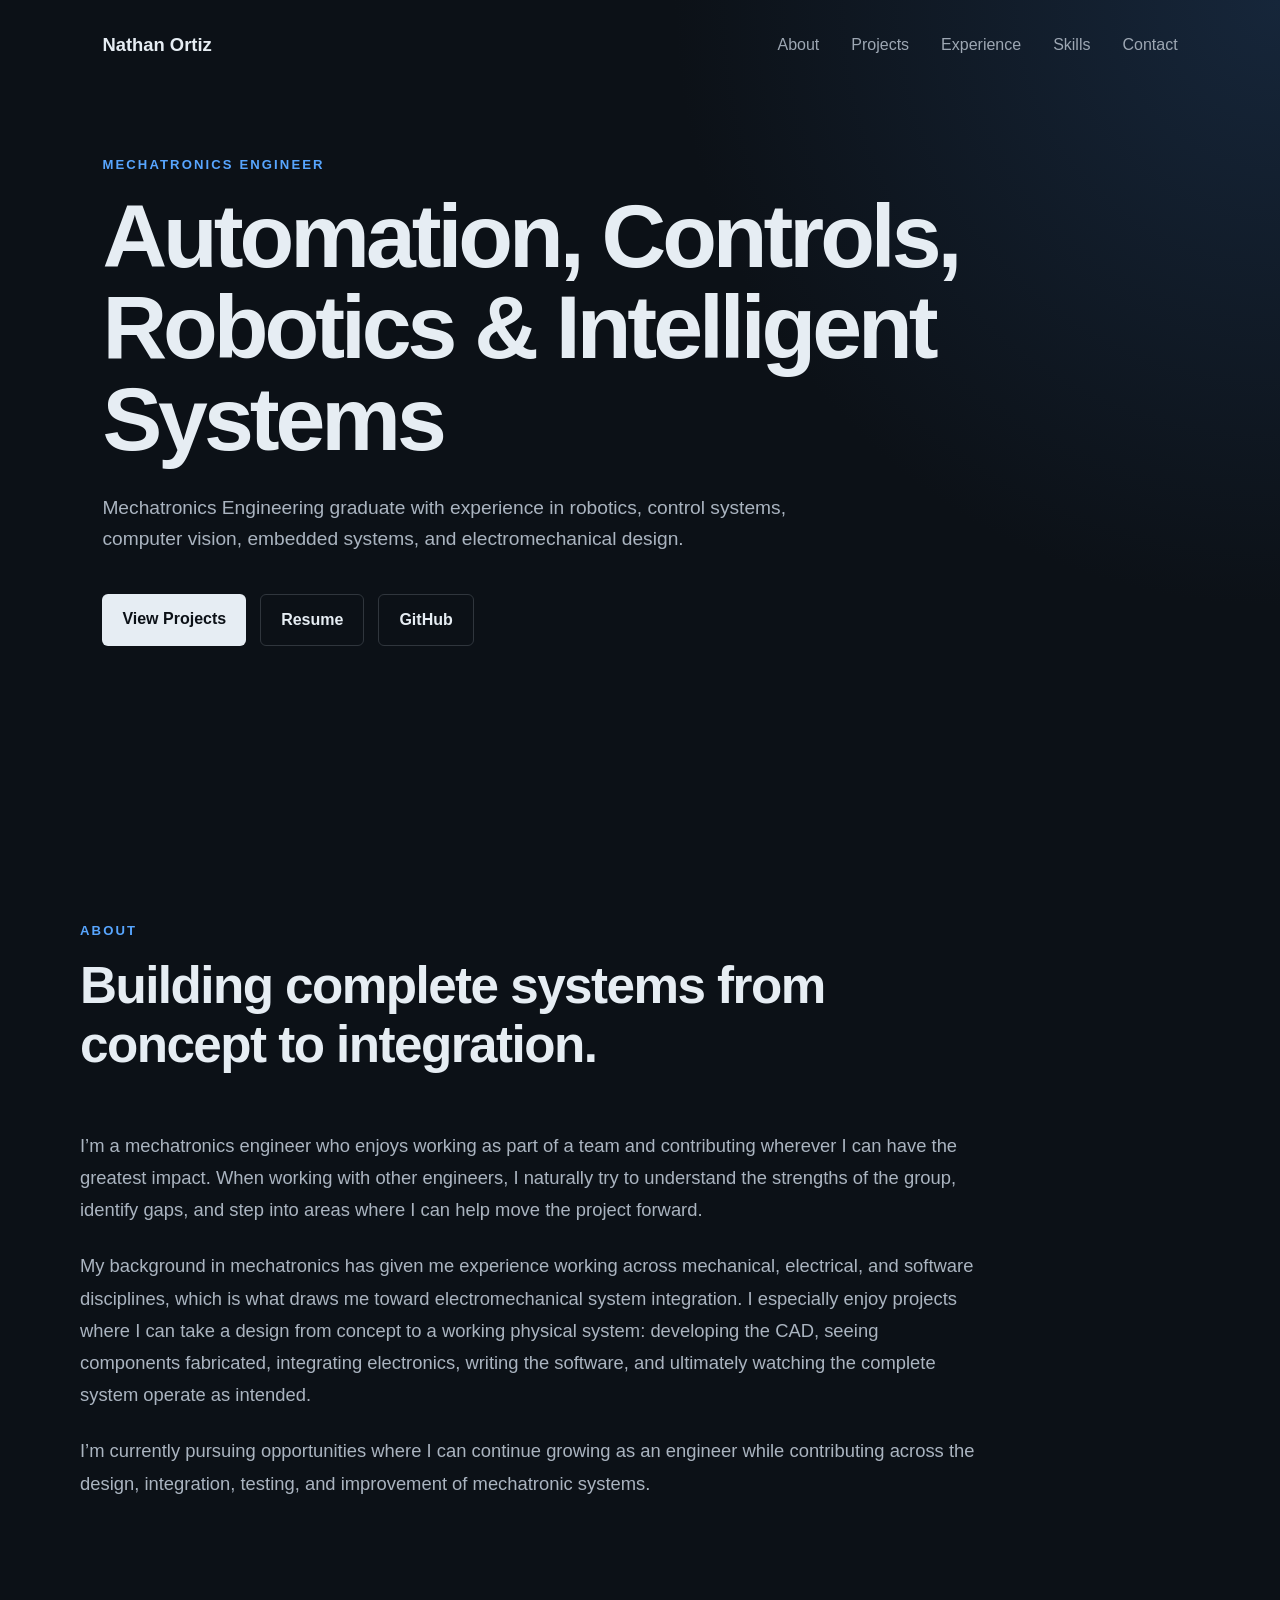
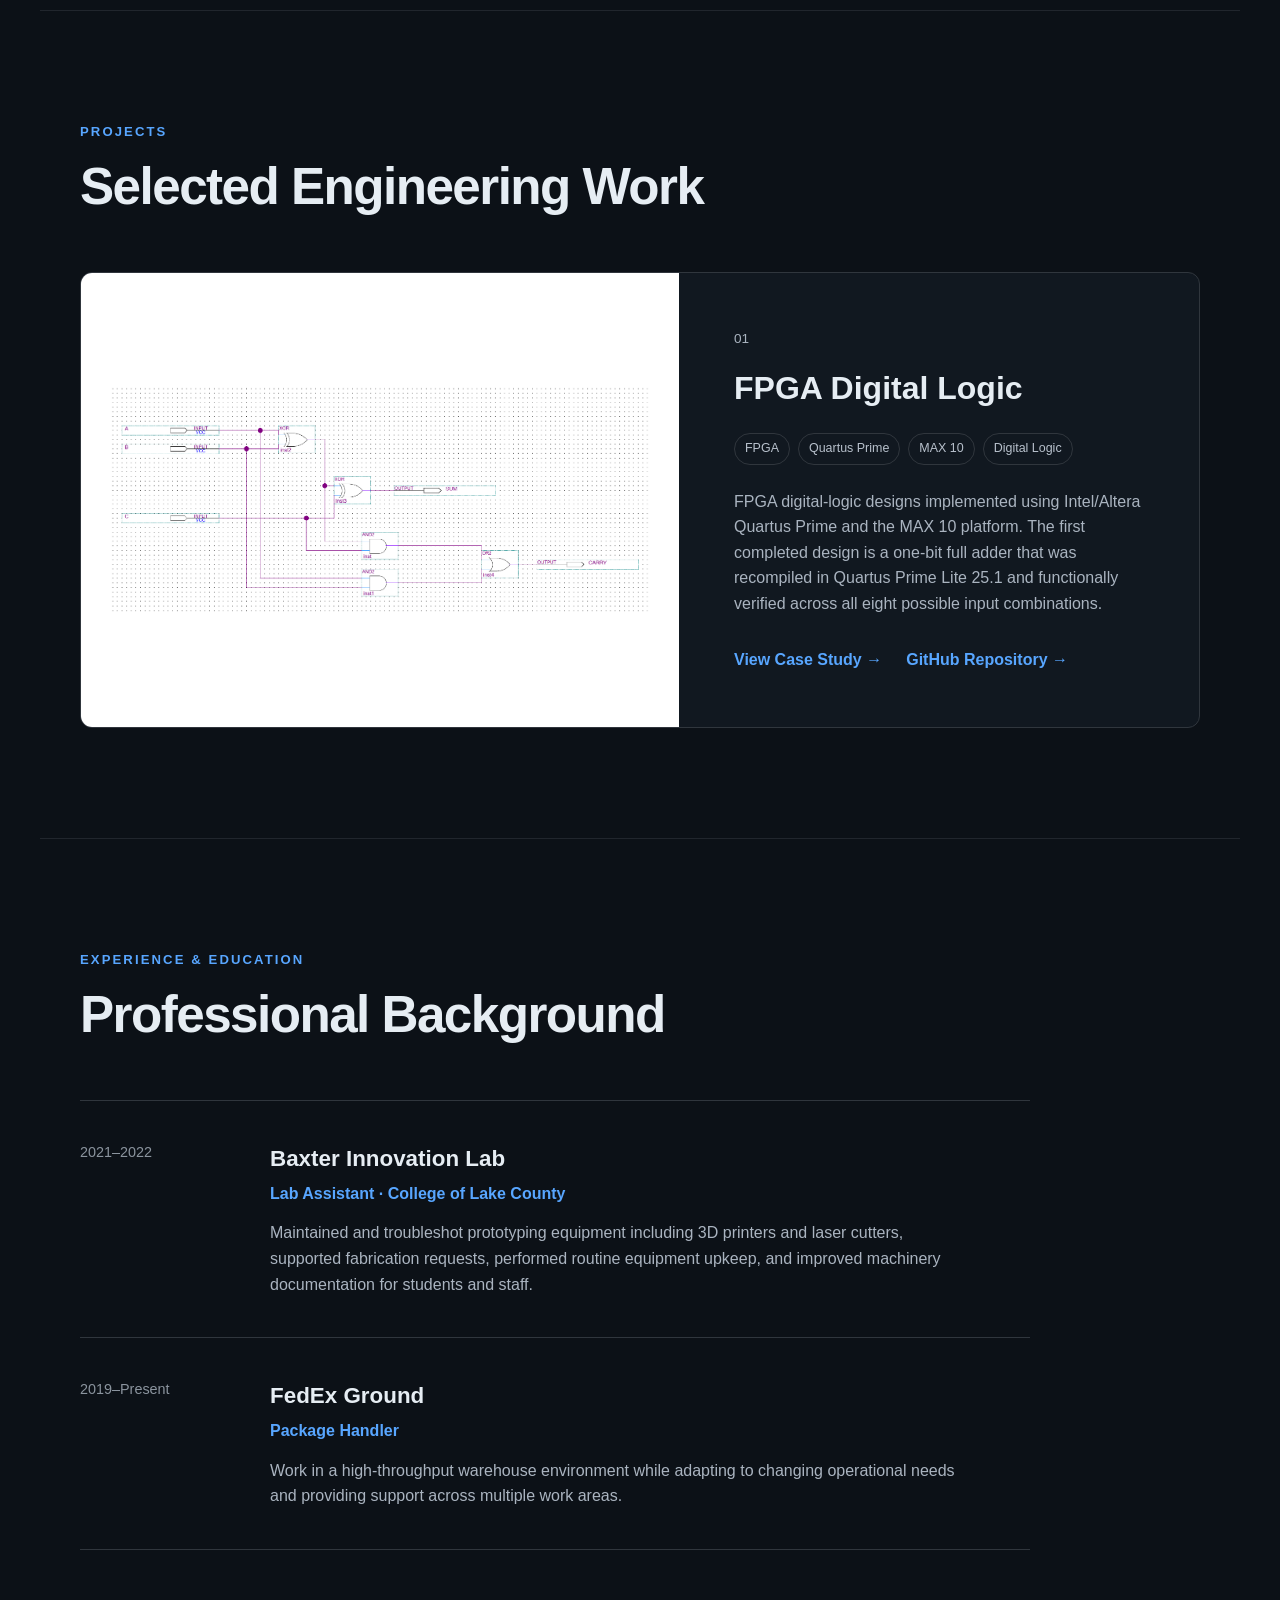
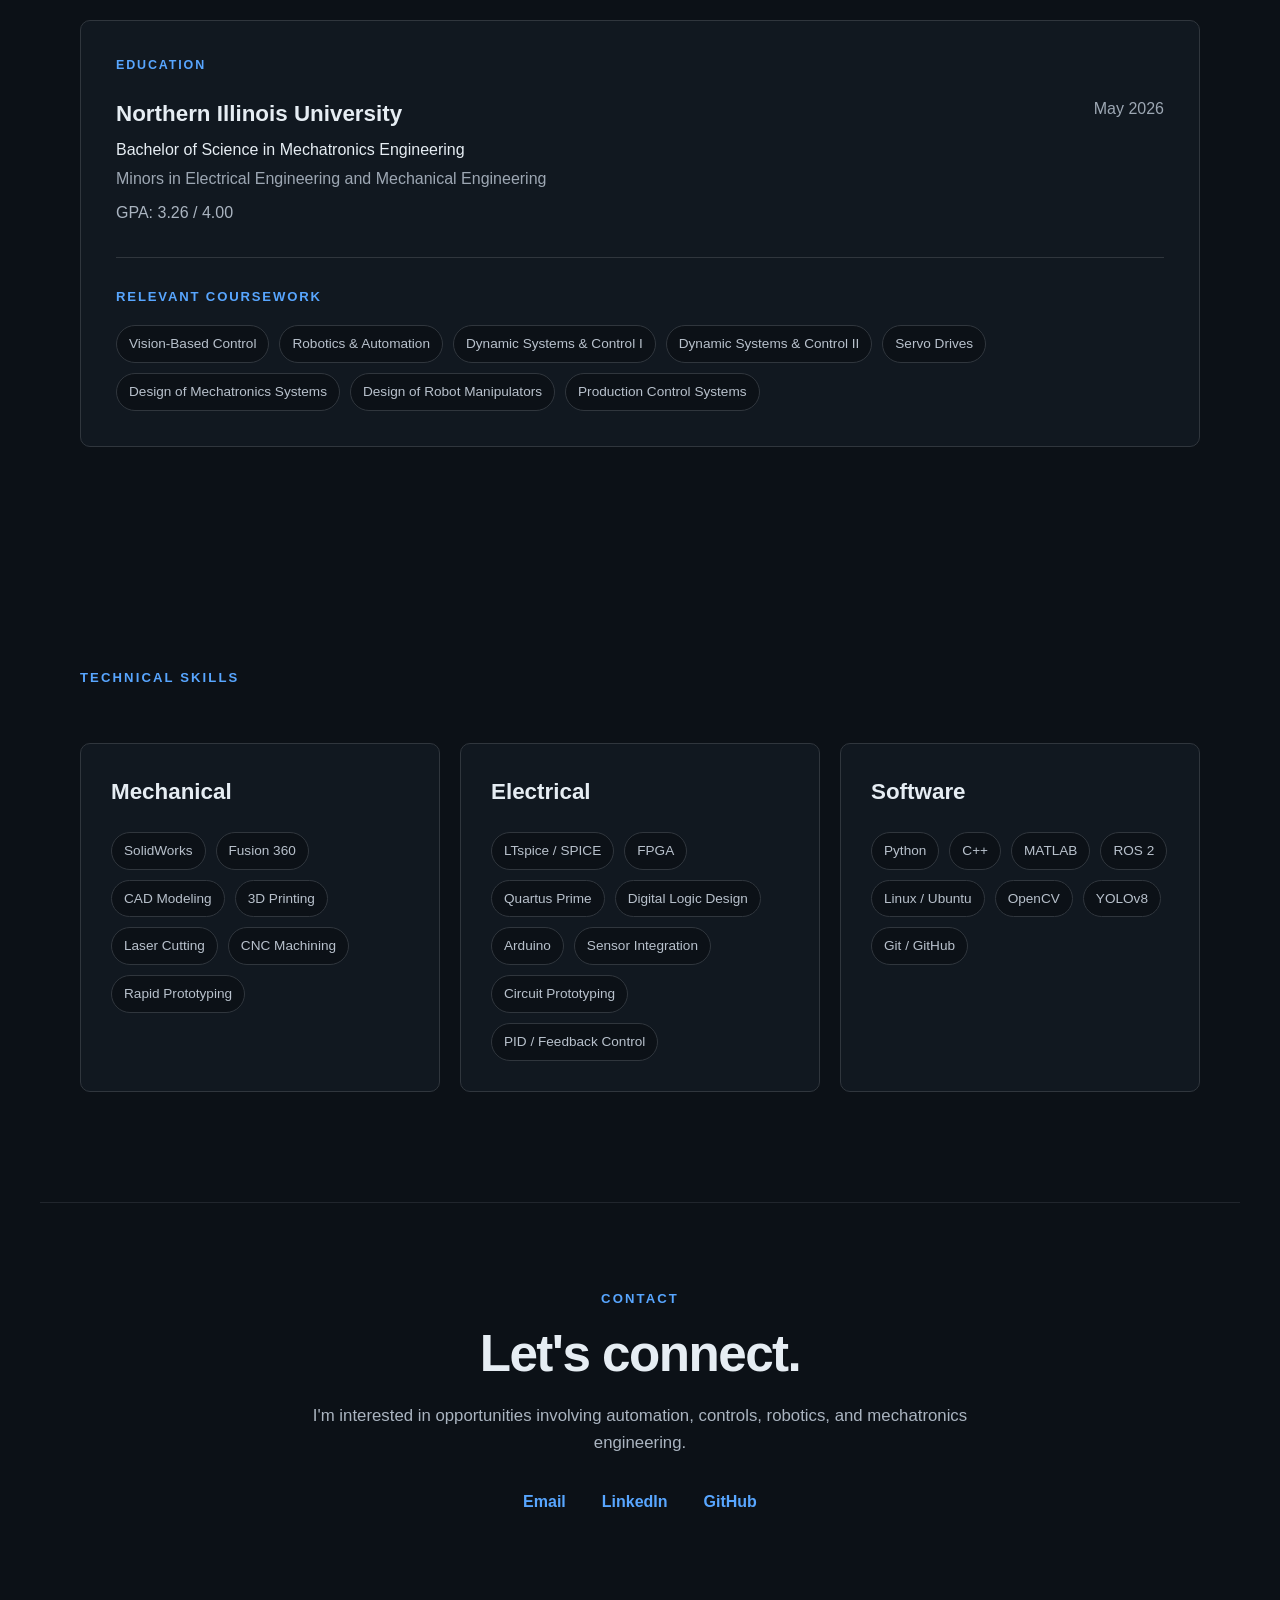
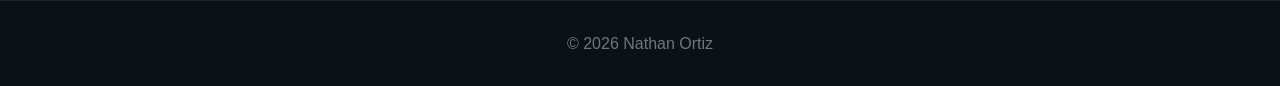
==== index.html @ af3ef9f3 "Update social preview image" ====
<!DOCTYPE html>
<html lang="en">

<head>
    <meta charset="UTF-8">
    <meta name="viewport" content="width=device-width, initial-scale=1.0">

    <title>Nathan Ortiz | Mechatronics Engineer</title>

    <meta name="description"
        content="Engineering portfolio of Nathan Ortiz, a mechatronics engineer focused on automation, controls, robotics, computer vision, and embedded systems.">

    <link rel="canonical" href="https://nortiz01.github.io/">

    <link rel="icon" type="image/png" href="favicon.png">
    <link rel="apple-touch-icon" href="favicon.png">

    <meta property="og:title" content="Nathan Ortiz | Mechatronics Engineer">
    <meta property="og:description"
        content="Engineering portfolio focused on automation, controls, robotics, computer vision, and electromechanical systems.">
    <meta property="og:type" content="website">
    <meta property="og:url" content="https://nortiz01.github.io/">

    <meta property="og:image" content="https://nortiz01.github.io/social-preview-v2.png">
    <meta property="og:image:type" content="image/png">
    <meta property="og:image:width" content="1200">
    <meta property="og:image:height" content="630">
    <meta property="og:image:alt" content="Nathan Ortiz engineering portfolio preview">

    <meta name="twitter:card" content="summary_large_image">
    <meta name="twitter:title" content="Nathan Ortiz | Mechatronics Engineer">
    <meta name="twitter:description"
        content="Engineering portfolio focused on automation, controls, robotics, computer vision, and electromechanical systems.">
    <meta name="twitter:image" content="https://nortiz01.github.io/social-preview-v2.png">

    <link rel="stylesheet" href="style.css">
</head>

<body>

    <header class="hero">

        <nav class="navbar">

            <a class="logo" href="index.html">
                Nathan Ortiz
            </a>

            <button class="menu-toggle" type="button" aria-label="Open navigation menu" aria-expanded="false">
                ☰
            </button>

            <div class="nav-links">
                <a href="#about">About</a>
                <a href="#projects">Projects</a>
                <a href="#experience">Experience</a>
                <a href="#skills">Skills</a>
                <a href="#contact">Contact</a>
            </div>

        </nav>
        <div class="hero-content">

            <p class="eyebrow">MECHATRONICS ENGINEER</p>

            <h1>
                Automation, Controls,<br>
                Robotics & Intelligent Systems
            </h1>

            <p class="hero-description">
                Mechatronics Engineering graduate with experience in robotics,
                control systems, computer vision, embedded systems, and
                electromechanical design.
            </p>

            <div class="hero-buttons">

                <a class="button primary" href="#projects">
                    View Projects
                </a>

                <a class="button secondary" href="assets/resume/Nathan_Ortiz_Resume.pdf" target="_blank"
                    rel="noopener noreferrer">
                    Resume
                </a>

                <a class="button secondary" href="https://github.com/nortiz01" target="_blank"
                    rel="noopener noreferrer">
                    GitHub
                </a>

            </div>

        </div>

    </header>


    <main>

        <section id="about" class="section">
            <div class="section-heading">
                <p class="eyebrow">ABOUT</p>
                <h2>Building complete systems from concept to integration.</h2>
            </div>

            <div class="about-text">

                <p>
                    I’m a mechatronics engineer who enjoys working as part of a team and
                    contributing wherever I can have the greatest impact. When working
                    with other engineers, I naturally try to understand the strengths of
                    the group, identify gaps, and step into areas where I can help move
                    the project forward.
                </p>

                <p>
                    My background in mechatronics has given me experience working across
                    mechanical, electrical, and software disciplines, which is what draws
                    me toward electromechanical system integration. I especially enjoy
                    projects where I can take a design from concept to a working physical
                    system: developing the CAD, seeing components fabricated, integrating
                    electronics, writing the software, and ultimately watching the
                    complete system operate as intended.
                </p>

                <p>
                    I’m currently pursuing opportunities where I can continue growing as
                    an engineer while contributing across the design, integration,
                    testing, and improvement of mechatronic systems.
                </p>

            </div>
        </section>


        <section id="projects" class="section projects-section">

            <div class="section-heading">
                <p class="eyebrow">PROJECTS</p>
                <h2>Selected Engineering Work</h2>
            </div>


            <article class="project-card">

                <div class="project-image">
                    <img src="assets/projects/fpga/full-adder-schematic.png"
                        alt="Quartus schematic of a one-bit full adder">
                </div>

                <div class="project-content">

                    <p class="project-number">01</p>

                    <h3>FPGA Digital Logic</h3>

                    <div class="tags">
                        <span>FPGA</span>
                        <span>Quartus Prime</span>
                        <span>MAX 10</span>
                        <span>Digital Logic</span>
                    </div>

                    <p>
                        FPGA digital-logic designs implemented using Intel/Altera
                        Quartus Prime and the MAX 10 platform. The first completed
                        design is a one-bit full adder that was recompiled in
                        Quartus Prime Lite 25.1 and functionally verified across
                        all eight possible input combinations.
                    </p>

                    <div class="project-links">

                        <a href="projects/fpga-digital-logic.html">
                            View Case Study →
                        </a>

                        <a href="https://github.com/nortiz01/fpga-digital-logic" target="_blank"
                            rel="noopener noreferrer">
                            GitHub Repository →
                        </a>

                    </div>

                </div>

            </article>

        </section>


        <section id="experience" class="section experience-section">

            <div class="section-heading">
                <p class="eyebrow">EXPERIENCE & EDUCATION</p>
                <h2>Professional Background</h2>
            </div>

            <div class="experience-list">

                <div class="experience-item">
                    <div class="experience-meta">
                        <span>2021–2022</span>
                    </div>

                    <div class="experience-content">
                        <h3>Baxter Innovation Lab</h3>
                        <p class="experience-role">Lab Assistant · College of Lake County</p>

                        <p>
                            Maintained and troubleshot prototyping equipment including
                            3D printers and laser cutters, supported fabrication requests,
                            performed routine equipment upkeep, and improved machinery
                            documentation for students and staff.
                        </p>
                    </div>
                </div>

                <div class="experience-item">
                    <div class="experience-meta">
                        <span>2019–Present</span>
                    </div>

                    <div class="experience-content">
                        <h3>FedEx Ground</h3>
                        <p class="experience-role">Package Handler</p>

                        <p>
                            Work in a high-throughput warehouse environment while adapting
                            to changing operational needs and providing support across
                            multiple work areas.
                        </p>
                    </div>
                </div>

            </div>


            <div class="education-block">

                <p class="education-label">EDUCATION</p>

                <div class="education-content">

                    <div>
                        <h3>Northern Illinois University</h3>

                        <p class="education-degree">
                            Bachelor of Science in Mechatronics Engineering
                        </p>

                        <p class="education-minors">
                            Minors in Electrical Engineering and Mechanical Engineering
                        </p>

                        <p class="education-gpa">
                            GPA: 3.26 / 4.00
                        </p>
                    </div>

                    <div class="education-date">
                        May 2026
                    </div>

                </div>

                <div class="coursework">

                    <p class="coursework-label">RELEVANT COURSEWORK</p>

                    <div class="coursework-grid">

                        <span>Vision-Based Control</span>
                        <span>Robotics & Automation</span>
                        <span>Dynamic Systems & Control I</span>
                        <span>Dynamic Systems & Control II</span>
                        <span>Servo Drives</span>
                        <span>Design of Mechatronics Systems</span>
                        <span>Design of Robot Manipulators</span>
                        <span>Production Control Systems</span>

                    </div>

                </div>

            </div>

        </section>


        <section id="skills" class="section">

            <div class="section-heading">
                <p class="eyebrow">TECHNICAL SKILLS</p>
            </div>

            <div class="skills-grid">

                <div class="skill-group">
                    <h3>Mechanical</h3>

                    <div class="skill-tags">
                        <span>SolidWorks</span>
                        <span>Fusion 360</span>
                        <span>CAD Modeling</span>
                        <span>3D Printing</span>
                        <span>Laser Cutting</span>
                        <span>CNC Machining</span>
                        <span>Rapid Prototyping</span>
                    </div>
                </div>

                <div class="skill-group">
                    <h3>Electrical</h3>

                    <div class="skill-tags">
                        <span>LTspice / SPICE</span>
                        <span>FPGA</span>
                        <span>Quartus Prime</span>
                        <span>Digital Logic Design</span>
                        <span>Arduino</span>
                        <span>Sensor Integration</span>
                        <span>Circuit Prototyping</span>
                        <span>PID / Feedback Control</span>
                    </div>
                </div>

                <div class="skill-group">
                    <h3>Software</h3>

                    <div class="skill-tags">
                        <span>Python</span>
                        <span>C++</span>
                        <span>MATLAB</span>
                        <span>ROS 2</span>
                        <span>Linux / Ubuntu</span>
                        <span>OpenCV</span>
                        <span>YOLOv8</span>
                        <span>Git / GitHub</span>
                    </div>
                </div>

            </div>

        </section>


        <section id="contact" class="section contact-section">

            <p class="eyebrow">CONTACT</p>

            <h2>Let's connect.</h2>

            <p class="contact-description">
                I'm interested in opportunities involving automation, controls,
                robotics, and mechatronics engineering.
            </p>

            <div class="contact-links">

                <a href="mailto:nathanabelortiz@gmail.com">
                    Email
                </a>

                <a href="https://www.linkedin.com/in/nathanabelortiz/" target="_blank" rel="noopener noreferrer">
                    LinkedIn
                </a>

                <a href="https://github.com/nortiz01" target="_blank" rel="noopener noreferrer">
                    GitHub
                </a>

            </div>

        </section>

    </main>


    <footer>
        <p>© 2026 Nathan Ortiz</p>
    </footer>

    <script src="script.js"></script>

</body>

</html>
---- style.css ----
* {
    box-sizing: border-box;
    margin: 0;
    padding: 0;
}

html {
    scroll-behavior: smooth;
}

body {
    font-family: Arial, Helvetica, sans-serif;
    background: #0c1117;
    color: #e6edf3;
    line-height: 1.6;
}

a {
    color: inherit;
    text-decoration: none;
}

.hero {
    min-height: 90vh;
    padding: 0 8%;
    display: flex;
    flex-direction: column;
    background:
        radial-gradient(circle at top right, #16263a 0%, transparent 40%),
        #0c1117;
}

.navbar {
    height: 90px;
    display: flex;
    justify-content: space-between;
    align-items: center;
}

.logo {
    font-size: 1.15rem;
    font-weight: 700;
}

.nav-links {
    display: flex;
    gap: 32px;
}

.nav-links a {
    color: #9da7b3;
    transition: 0.2s;
}

.nav-links a:hover {
    color: #ffffff;
}

.menu-toggle {
    display: none;
    width: 44px;
    height: 44px;
    padding: 0;

    background: transparent;
    border: 0;

    color: #e6edf3;
    font-size: 2rem;
    line-height: 1;

    cursor: pointer;
    align-items: center;
    justify-content: center;
}

.hero-content {
    max-width: 900px;
    margin: auto 0;
    padding-bottom: 100px;
}

.eyebrow {
    color: #58a6ff;
    font-size: 0.82rem;
    letter-spacing: 0.16em;
    font-weight: 700;
    margin-bottom: 16px;
}

h1 {
    font-size: clamp(3rem, 7vw, 6rem);
    line-height: 1.02;
    letter-spacing: -0.045em;
    margin-bottom: 28px;
}

.hero-description {
    max-width: 720px;
    color: #aab4c0;
    font-size: 1.2rem;
}

.hero-buttons {
    margin-top: 40px;
    display: flex;
    flex-wrap: wrap;
    gap: 14px;
}

.button {
    padding: 12px 20px;
    border-radius: 6px;
    font-weight: 700;
}

.button.primary {
    background: #e6edf3;
    color: #0c1117;
}

.button.secondary {
    border: 1px solid #30363d;
}

.section {
    max-width: 1200px;
    margin: auto;
    padding: 110px 40px;
}

.section-heading {
    max-width: 760px;
    margin-bottom: 55px;
}

.section h2 {
    font-size: clamp(2rem, 4vw, 3.5rem);
    line-height: 1.15;
    letter-spacing: -0.03em;
}

.about-text {
    max-width: 900px;
    font-size: 1.15rem;
    color: #aab4c0;
    line-height: 1.75;
}

.about-text p+p {
    margin-top: 24px;
}

.projects-section {
    border-top: 1px solid #21262d;
}

.project-card {
    border: 1px solid #30363d;
    background: #111820;
    border-radius: 12px;
    overflow: hidden;
    display: grid;
    grid-template-columns: 1.15fr 1fr;
}

.project-image {
    min-height: 450px;
    background: #ffffff;
    display: flex;
    align-items: center;
    justify-content: center;
    padding: 30px;
}

.project-image img {
    width: 100%;
    max-height: 430px;
    object-fit: contain;
}

.project-content {
    padding: 55px;
    display: flex;
    flex-direction: column;
    justify-content: center;
}

.project-number {
    color: #58a6ff;
    font-size: 0.85rem;
    margin-bottom: 14px;
}

.project-content h3 {
    font-size: 2rem;
    margin-bottom: 18px;
}

.project-content p {
    color: #aab4c0;
}

.tags {
    display: flex;
    flex-wrap: wrap;
    gap: 8px;
    margin-bottom: 24px;
}

.tags span {
    border: 1px solid #30363d;
    border-radius: 30px;
    padding: 5px 10px;
    font-size: 0.78rem;
    color: #b8c1cc;
}

.project-links {
    display: flex;
    gap: 24px;
    margin-top: 30px;
}

.project-links a {
    font-weight: 700;
    color: #58a6ff;
}

.skills-grid {
    display: grid;
    grid-template-columns: repeat(3, 1fr);
    gap: 20px;
}

.skill-group {
    background: #111820;
    border: 1px solid #30363d;
    padding: 30px;
    border-radius: 10px;
}

.skill-group h3 {
    font-size: 1.4rem;
    margin-bottom: 22px;
}

.skill-tags {
    display: flex;
    flex-wrap: wrap;
    gap: 10px;
}

.skill-tags span {
    border: 1px solid #30363d;
    border-radius: 30px;
    padding: 7px 12px;
    color: #b8c1cc;
    font-size: 0.85rem;
    background: #0c1117;
}

.contact-section {
    text-align: center;
    border-top: 1px solid #21262d;
    padding-top: 85px;
    padding-bottom: 85px;
}

.contact-section h2 {
    margin-top: 8px;
}

.contact-description {
    color: #aab4c0;
    max-width: 720px;
    margin: 20px auto 0;
    font-size: 1.05rem;
}

.contact-links {
    margin-top: 32px;
    display: flex;
    justify-content: center;
    flex-wrap: wrap;
    gap: 36px;
}

.contact-links a {
    color: #58a6ff;
    font-weight: 700;
    font-size: 1rem;
    transition: 0.2s;
}

.contact-links a:hover {
    color: #ffffff;
}

footer {
    text-align: center;
    padding: 30px;
    color: #6e7681;
    border-top: 1px solid #21262d;
}

.experience-section {
    border-top: 1px solid #21262d;
}

.experience-list {
    max-width: 950px;
}

.experience-item {
    display: grid;
    grid-template-columns: 150px 1fr;
    gap: 40px;
    padding: 40px 0;
    border-top: 1px solid #30363d;
}

.experience-item:last-child {
    border-bottom: 1px solid #30363d;
}

.experience-meta {
    color: #8b949e;
    font-size: 0.9rem;
}

.experience-content h3 {
    font-size: 1.4rem;
    margin-bottom: 4px;
}

.experience-role {
    color: #58a6ff;
    font-weight: 600;
    margin-bottom: 14px;
}

.experience-content>p:last-child {
    color: #aab4c0;
    max-width: 700px;
}

.education-block {
    margin-top: 70px;
    padding: 35px;
    border: 1px solid #30363d;
    border-radius: 10px;
    background: #111820;
}

.education-label {
    color: #58a6ff;
    font-size: 0.78rem;
    letter-spacing: 0.15em;
    font-weight: 700;
    margin-bottom: 20px;
}

.education-content {
    display: flex;
    justify-content: space-between;
    gap: 30px;
}

.education-content h3 {
    font-size: 1.4rem;
    margin-bottom: 5px;
}

.education-minors {
    color: #9da7b3;
    margin-top: 4px;
}

.education-date {
    color: #9da7b3;
    white-space: nowrap;
}

.education-degree {
    color: #e6edf3;
}

.education-gpa {
    color: #aab4c0;
    margin-top: 8px;
}

.coursework {
    margin-top: 32px;
    padding-top: 28px;
    border-top: 1px solid #30363d;
}

.coursework-label {
    color: #58a6ff;
    font-size: 0.82rem;
    letter-spacing: 0.14em;
    font-weight: 700;
    text-transform: uppercase;
    margin-bottom: 18px;
}

.coursework-grid {
    display: flex;
    flex-wrap: wrap;
    gap: 10px;
}

.coursework-grid span {
    border: 1px solid #30363d;
    border-radius: 30px;
    padding: 7px 12px;
    color: #b8c1cc;
    font-size: 0.85rem;
    background: #0c1117;
}

/* ---------------------------------------------------------
   Project Case Study
--------------------------------------------------------- */

.project-page-header {
    padding: 0 8%;
    border-bottom: 1px solid #21262d;
}

.project-navbar {
    max-width: 1200px;
    margin: auto;
}

.case-study {
    max-width: 1200px;
    margin: auto;
    padding: 0 40px;
}

.case-study-hero {
    padding: 100px 0 110px;
}

.back-link {
    display: inline-block;
    color: #9da7b3;
    margin-bottom: 50px;
}

.back-link:hover {
    color: #ffffff;
}

.case-study-hero h1 {
    max-width: 1000px;
    margin-bottom: 25px;
}

.case-study-intro {
    max-width: 800px;
    font-size: 1.25rem;
    color: #aab4c0;
}

.case-study-tags {
    display: flex;
    flex-wrap: wrap;
    gap: 10px;
    margin-top: 30px;
}

.case-study-tags span {
    border: 1px solid #30363d;
    border-radius: 30px;
    padding: 7px 12px;
    color: #b8c1cc;
    font-size: 0.85rem;
}

.case-study-actions {
    display: flex;
    flex-wrap: wrap;
    gap: 14px;
    margin-top: 40px;
}

.case-study-section {
    padding: 90px 0;
    border-top: 1px solid #21262d;
}

.case-study-section-title {
    max-width: 800px;
    margin-bottom: 35px;
}

.case-study-section h2 {
    font-size: clamp(2rem, 4vw, 3.2rem);
    line-height: 1.15;
    letter-spacing: -0.03em;
}

.case-study-text {
    max-width: 850px;
    color: #aab4c0;
    font-size: 1.1rem;
    line-height: 1.8;
}

.case-study-text p+p {
    margin-top: 22px;
}

.case-study-figure {
    margin-top: 45px;
    background: #111820;
    border: 1px solid #30363d;
    border-radius: 12px;
    overflow: hidden;
}

.case-study-figure img {
    width: 100%;
    display: block;
    background: #ffffff;
    object-fit: contain;
}

.case-study-figure figcaption {
    padding: 15px 20px;
    color: #8b949e;
    font-size: 0.9rem;
}

.table-wrapper {
    overflow-x: auto;
    margin-top: 35px;
}

.truth-table {
    width: 100%;
    max-width: 700px;
    border-collapse: collapse;
    background: #111820;
    border: 1px solid #30363d;
}

.truth-table th,
.truth-table td {
    padding: 14px 20px;
    text-align: center;
    border-bottom: 1px solid #30363d;
}

.truth-table th {
    color: #58a6ff;
    font-size: 0.85rem;
    letter-spacing: 0.08em;
}

.truth-table td {
    color: #b8c1cc;
}

.results-grid {
    display: grid;
    grid-template-columns: repeat(3, 1fr);
    gap: 20px;
}

.result-card {
    padding: 35px;
    background: #111820;
    border: 1px solid #30363d;
    border-radius: 10px;
}

.result-card strong {
    display: block;
    color: #58a6ff;
    font-size: 2rem;
    margin-bottom: 5px;
}

.result-card span {
    color: #aab4c0;
}

.project-spec-grid {
    display: grid;
    grid-template-columns: repeat(3, 1fr);
    gap: 15px;
}

.project-spec {
    padding: 25px;
    background: #111820;
    border: 1px solid #30363d;
    border-radius: 8px;
}

.project-spec span {
    display: block;
    color: #8b949e;
    font-size: 0.8rem;
    margin-bottom: 5px;
}

.project-spec strong {
    color: #e6edf3;
}

.case-study-footer-section {
    padding-bottom: 120px;
}

.case-study-footer-section>p:not(.eyebrow) {
    color: #aab4c0;
    max-width: 700px;
    margin-top: 20px;
}

@media (max-width: 800px) {

    .navbar {
        position: relative;
    }

    .menu-toggle {
        display: flex;
    }

    .nav-links {
        display: none;
        position: absolute;
        top: 72px;
        right: 0;
        width: min(280px, calc(100vw - 40px));

        flex-direction: column;
        gap: 0;

        padding: 8px;

        background: #111820;
        border: 1px solid #30363d;
        border-radius: 10px;

        z-index: 1000;
    }

    .nav-links.open {
        display: flex;
    }

    .nav-links a {
        padding: 12px 14px;
        border-radius: 6px;
    }

    .nav-links a:hover {
        background: #161e27;
    }

    .hero {
        min-height: auto;
        padding: 0 7%;
    }

    .hero-content {
        padding-top: 55px;
        padding-bottom: 70px;
    }

    h1 {
        font-size: clamp(3rem, 13vw, 4.4rem);
        line-height: 0.98;
    }

    .hero-description {
        font-size: 1.05rem;
        line-height: 1.7;
    }

    .hero-buttons {
        gap: 10px;
    }

    .section {
        padding: 75px 25px;
    }

    .section-heading {
        margin-bottom: 40px;
    }

    .project-card {
        grid-template-columns: 1fr;
    }

    .project-image {
        min-height: 260px;
        padding: 20px;
    }

    .project-content {
        padding: 30px;
    }

    .project-content h3 {
        font-size: 1.7rem;
    }

    .project-links {
        flex-direction: column;
        gap: 10px;
    }

    .skills-grid {
        grid-template-columns: 1fr;
    }

    .skill-group {
        padding: 24px;
    }

    .experience-item {
        grid-template-columns: 1fr;
        gap: 10px;
        padding: 30px 0;
    }

    .education-block {
        padding: 25px;
        margin-top: 50px;
    }

    .education-content {
        flex-direction: column;
        gap: 15px;
    }

    .coursework {
        margin-top: 24px;
        padding-top: 22px;
    }

    .contact-section {
        padding-top: 70px;
        padding-bottom: 70px;
    }

    .contact-links {
        gap: 24px;
    }

    .case-study {
        padding: 0 25px;
    }

    .case-study-hero {
        padding: 60px 0 70px;
    }

    .case-study-section {
        padding: 70px 0;
    }

    .case-study-section-title {
        margin-bottom: 28px;
    }

    .case-study-text {
        font-size: 1rem;
        line-height: 1.7;
    }

    .case-study-figure {
        margin-top: 35px;
    }

    .results-grid {
        grid-template-columns: 1fr;
    }

    .result-card {
        padding: 28px;
    }

    .project-spec-grid {
        grid-template-columns: 1fr;
    }

    .project-spec {
        padding: 22px;
    }
}
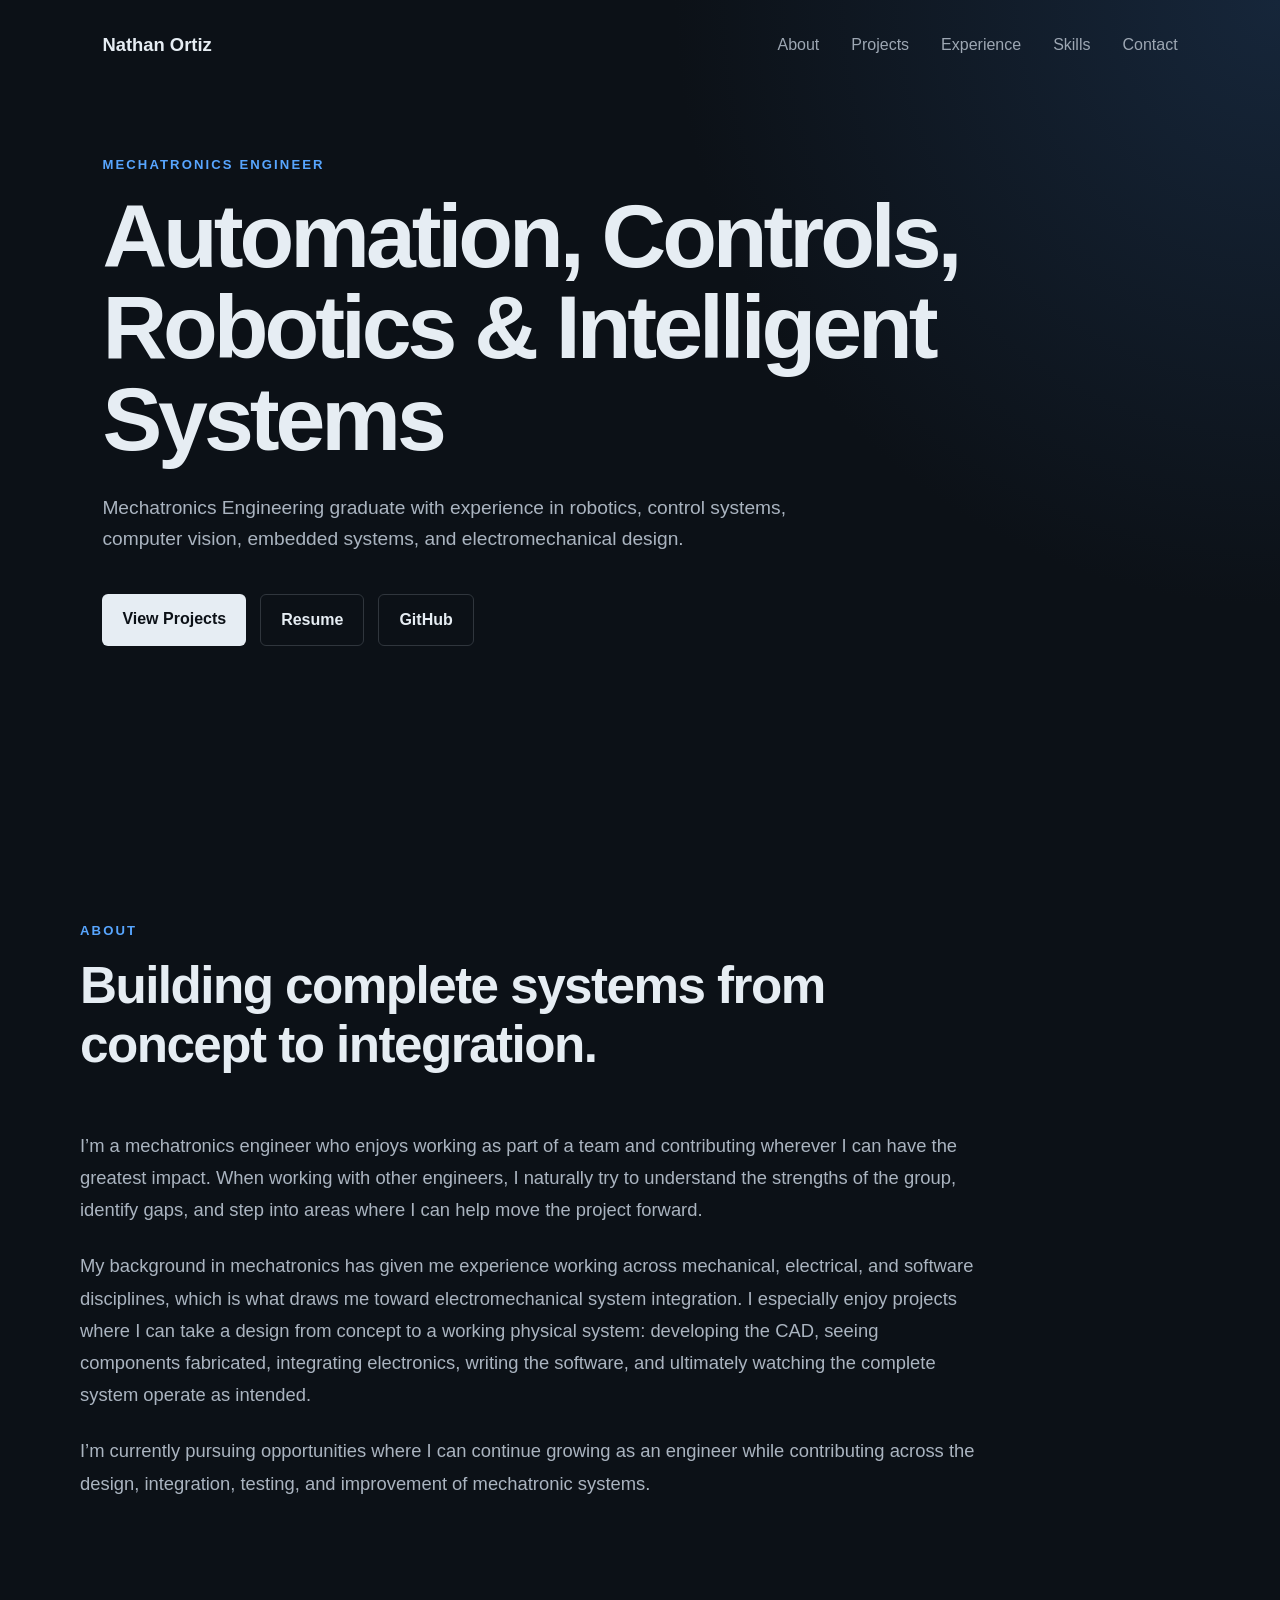
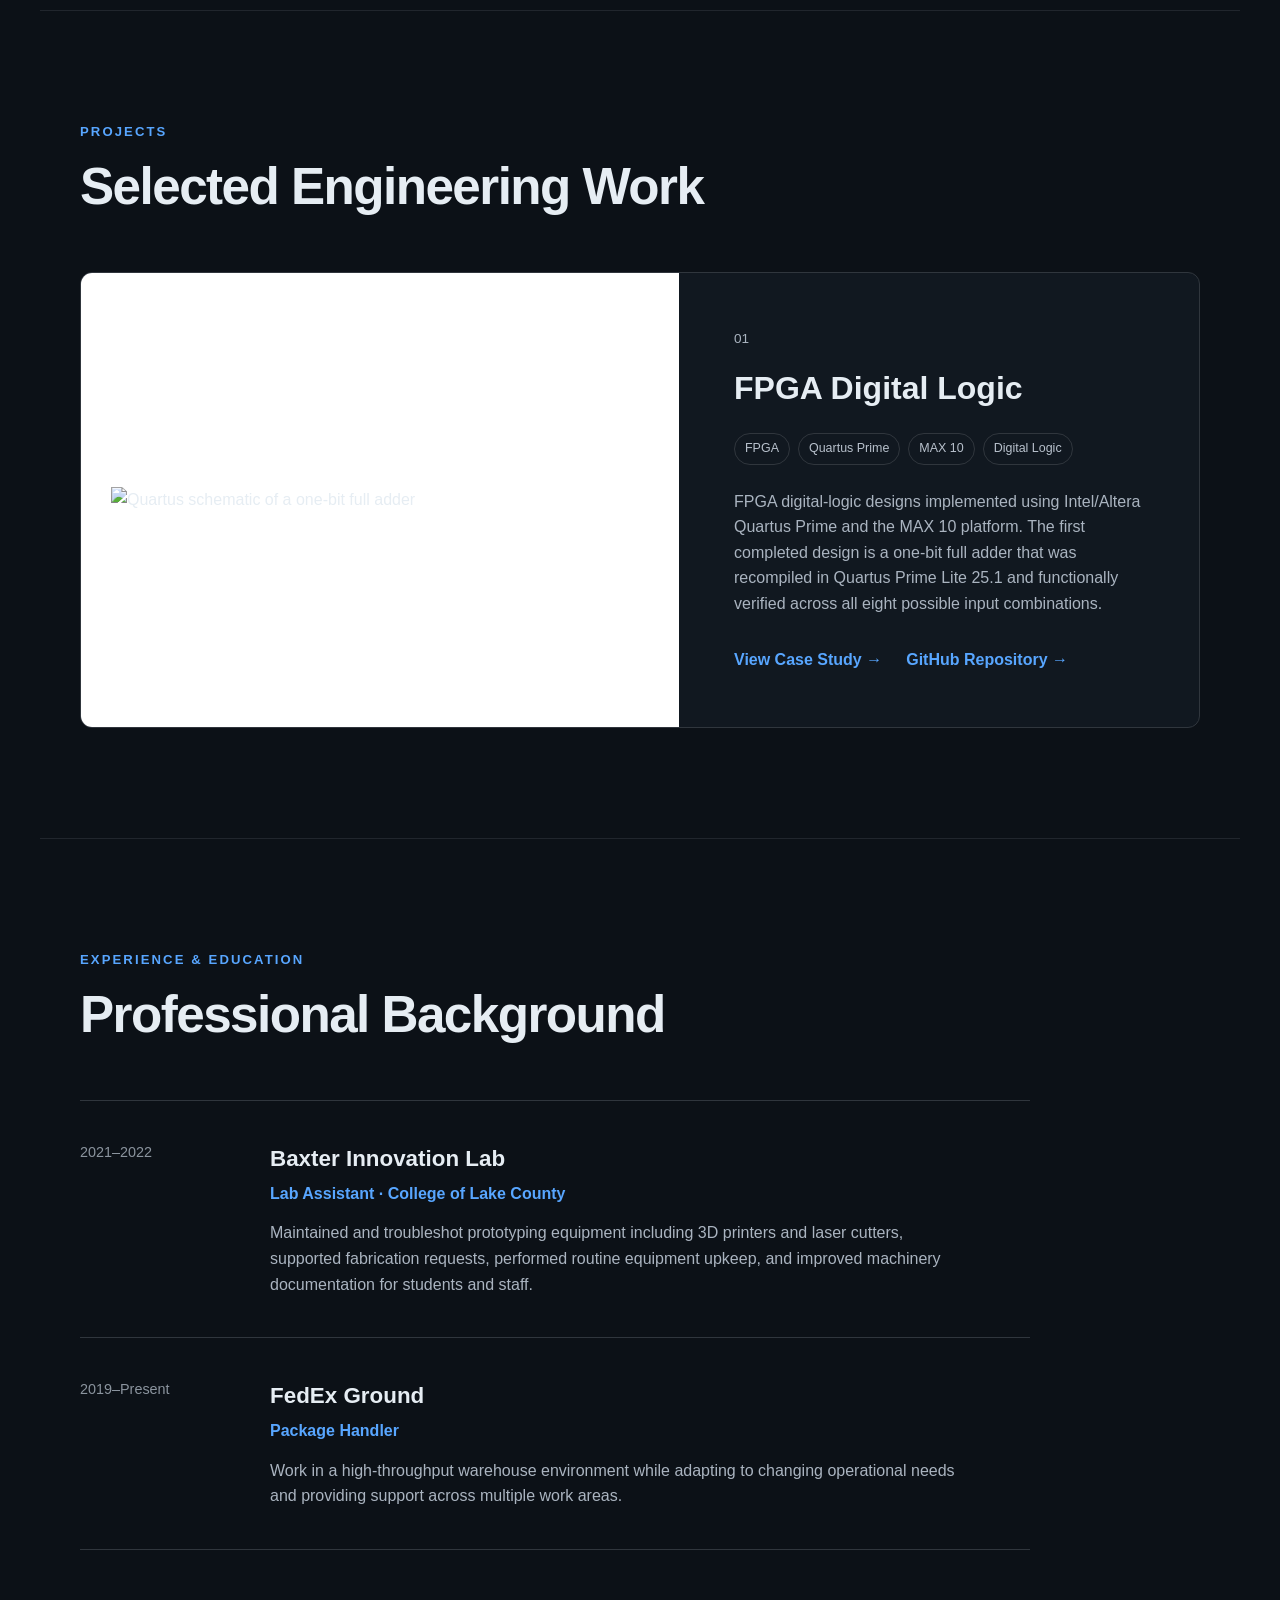
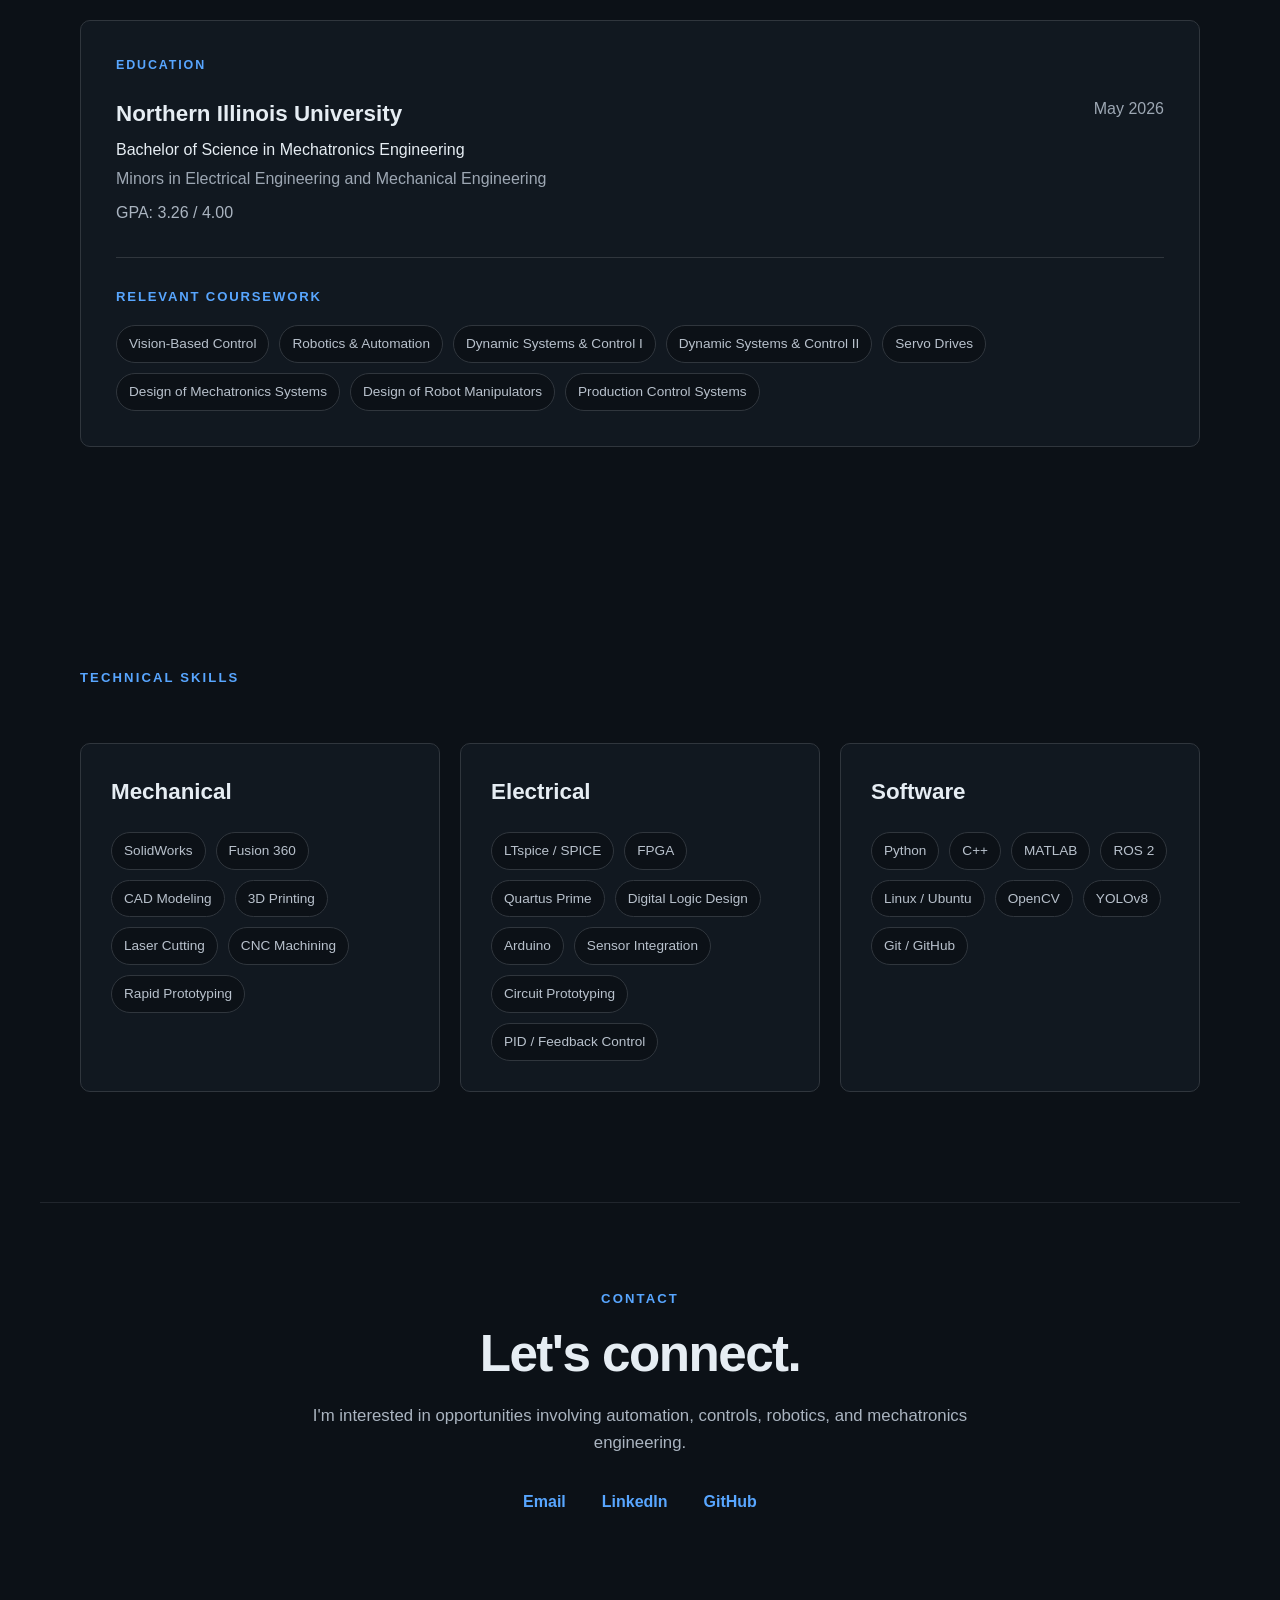
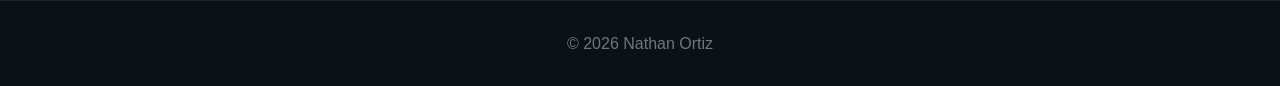
==== commit adcd385a: "Rename 1-bit full adder case study" ====
--- a/index.html
+++ b/index.html
@@ -21,7 +21,7 @@
     <meta property="og:type" content="website">
     <meta property="og:url" content="https://nortiz01.github.io/">
 
-    <meta property="og:image" content="https://nortiz01.github.io/social-preview-v2.png">
+    <meta property="og:image" content="https://nortiz01.github.io/social-preview.png">
     <meta property="og:image:type" content="image/png">
     <meta property="og:image:width" content="1200">
     <meta property="og:image:height" content="630">
@@ -31,7 +31,7 @@
     <meta name="twitter:title" content="Nathan Ortiz | Mechatronics Engineer">
     <meta name="twitter:description"
         content="Engineering portfolio focused on automation, controls, robotics, computer vision, and electromechanical systems.">
-    <meta name="twitter:image" content="https://nortiz01.github.io/social-preview-v2.png">
+    <meta name="twitter:image" content="https://nortiz01.github.io/social-preview.png">
 
     <link rel="stylesheet" href="style.css">
 </head>
@@ -146,7 +146,7 @@
             <article class="project-card">
 
                 <div class="project-image">
-                    <img src="assets/projects/fpga/full-adder-schematic.png"
+                    <img src="assets/projects/fpga/fpga-1-bit-full-adder.png"
                         alt="Quartus schematic of a one-bit full adder">
                 </div>
 
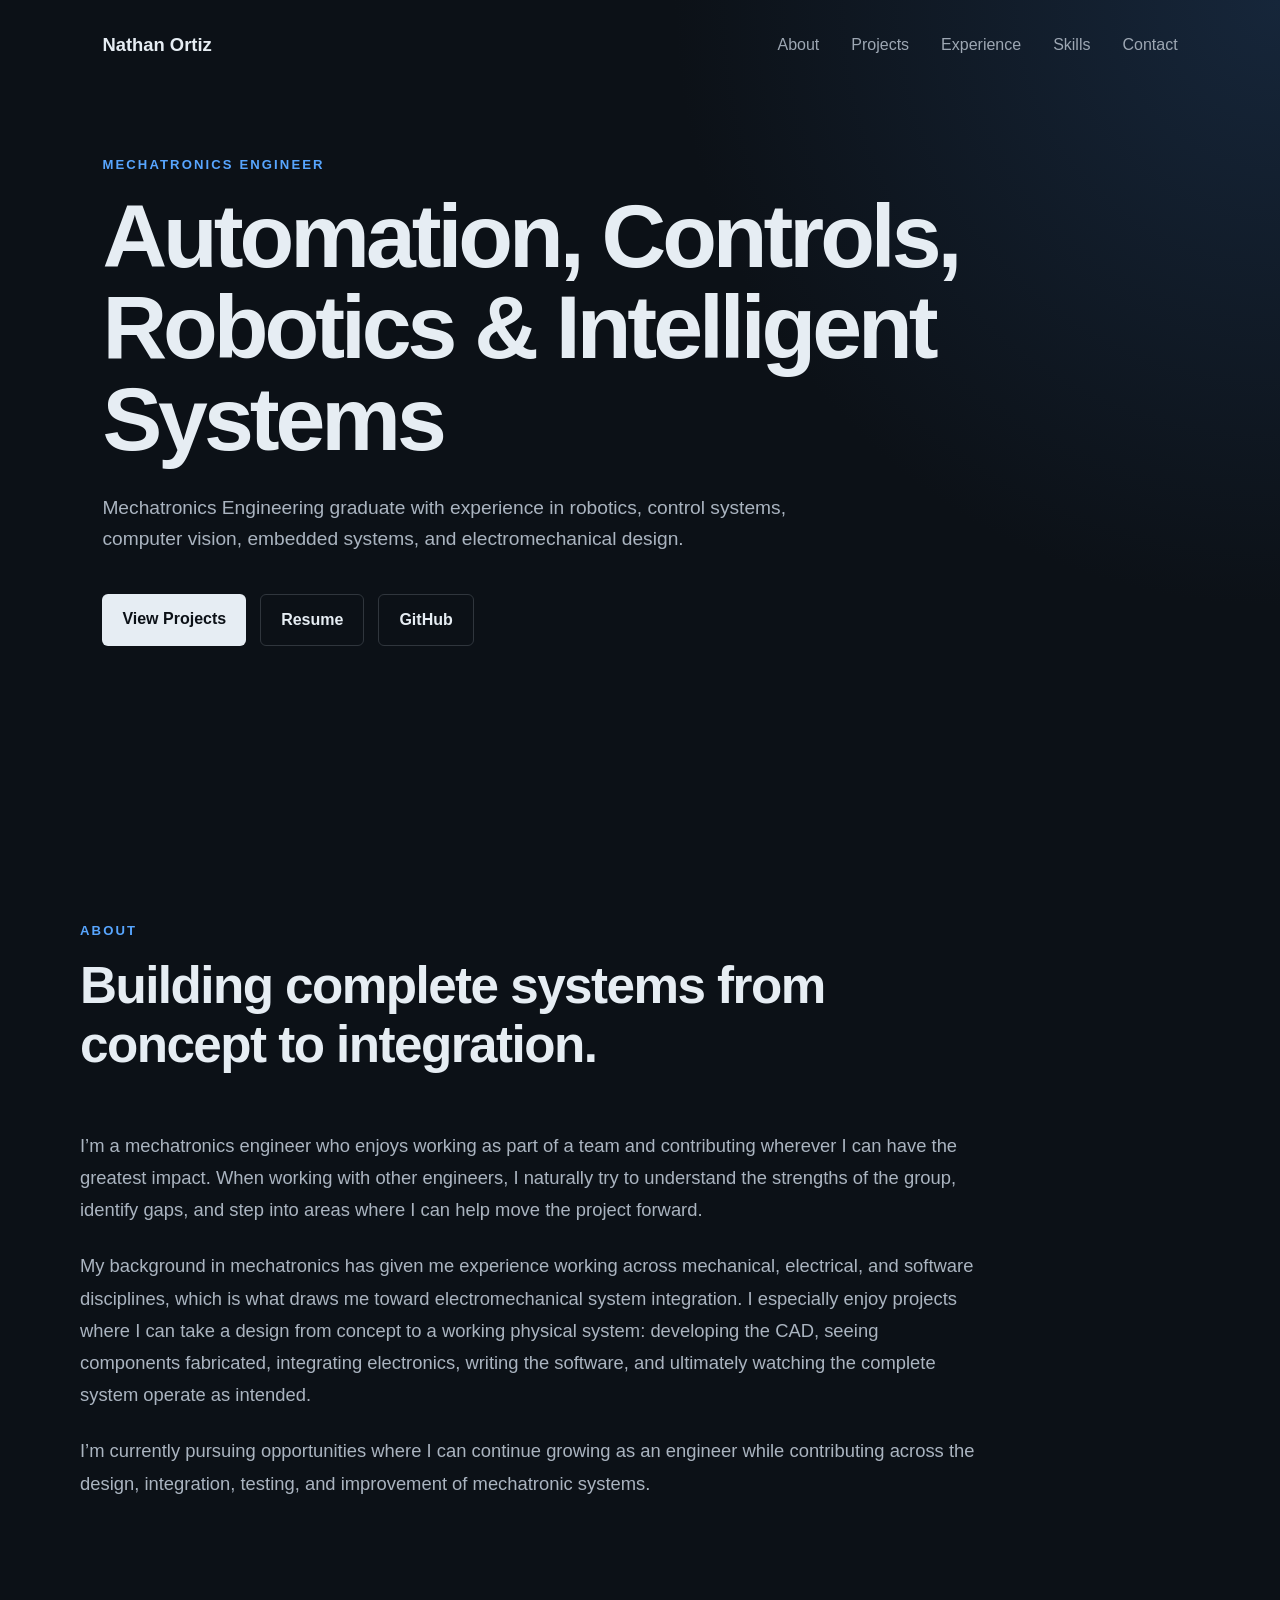
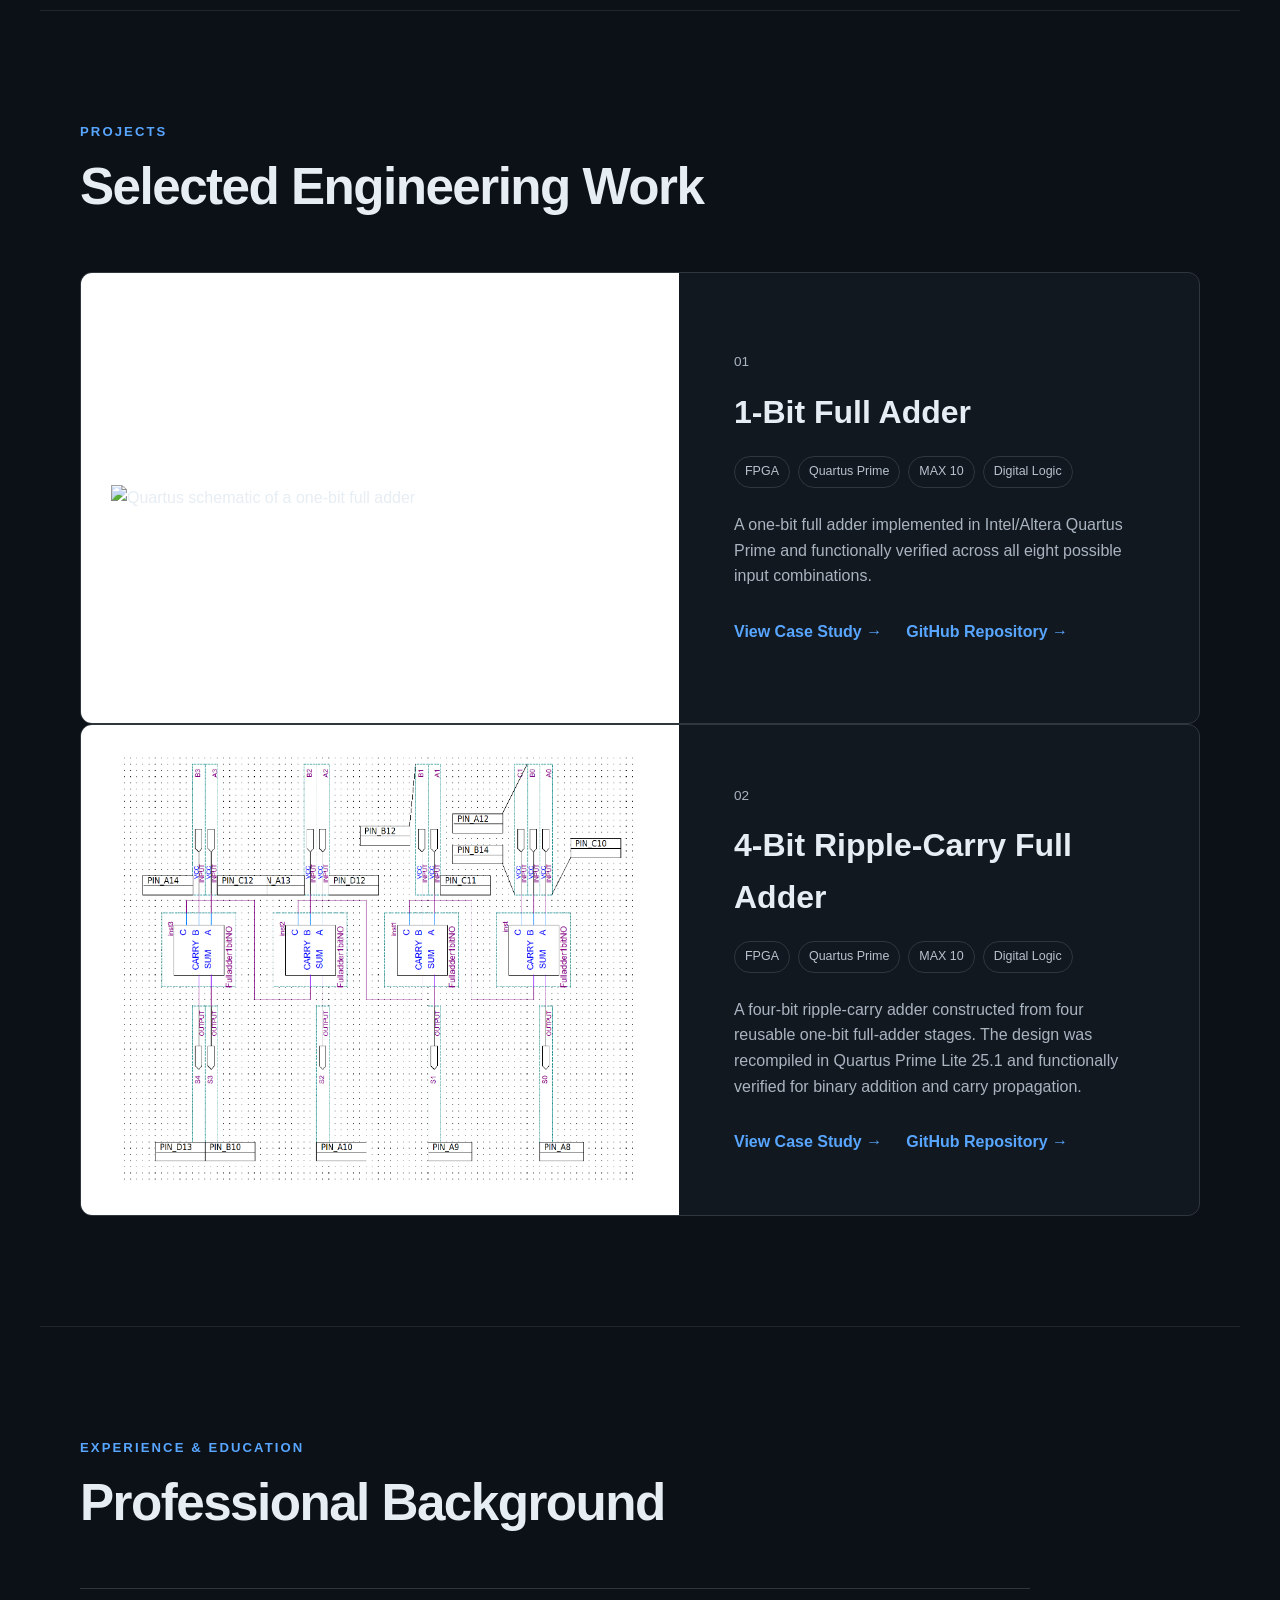
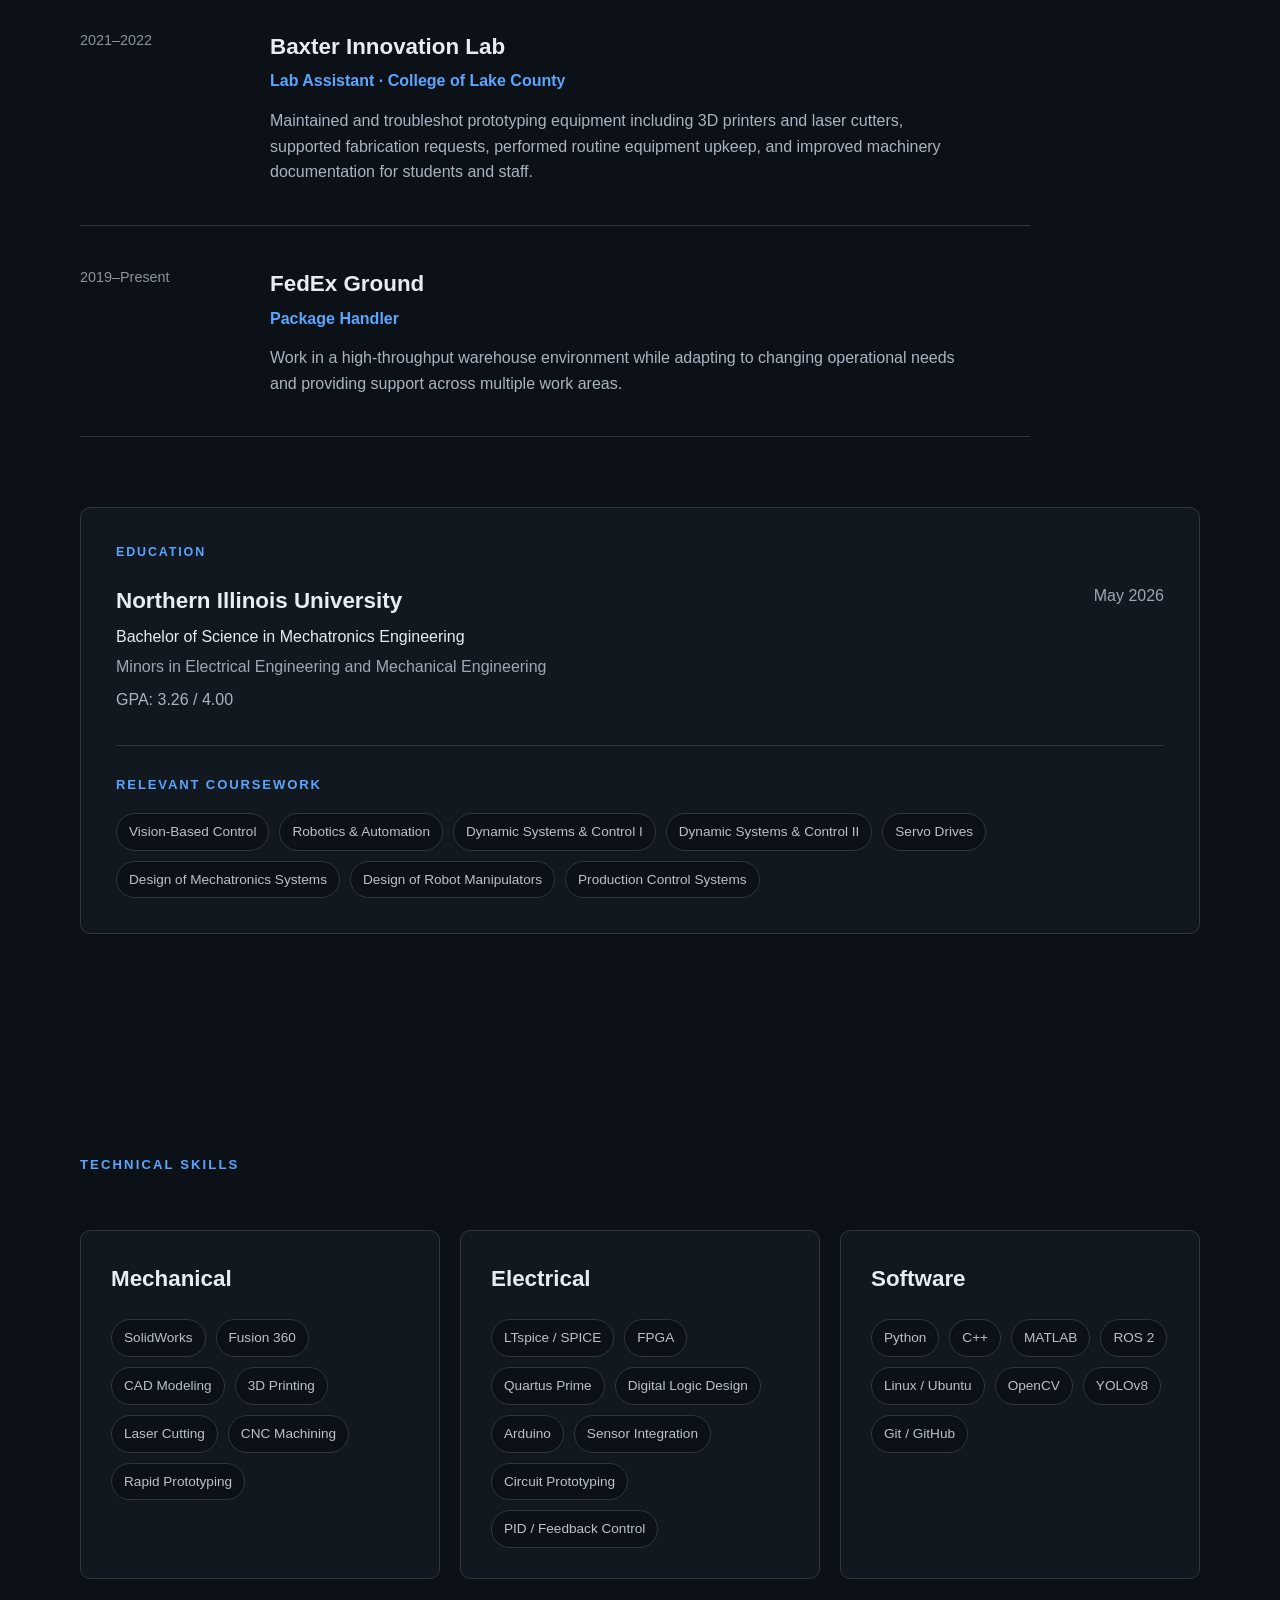
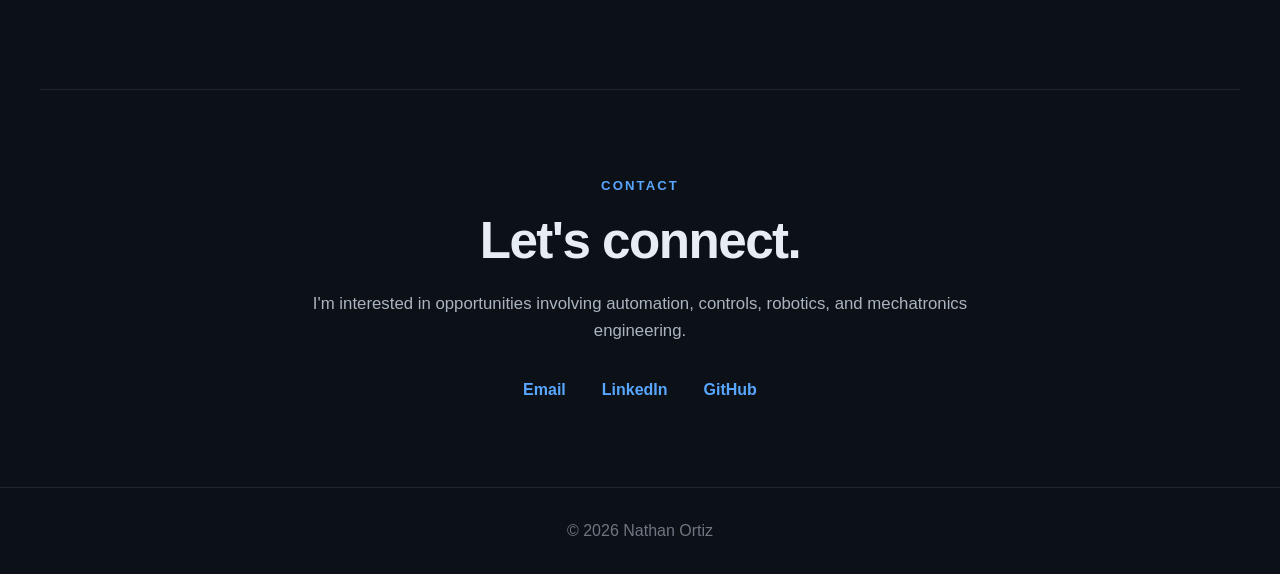
==== commit 5bd477e2: "Add 4-bit full adder case study" ====
--- a/index.html
+++ b/index.html
@@ -154,7 +154,7 @@
 
                     <p class="project-number">01</p>
 
-                    <h3>FPGA Digital Logic</h3>
+                    <h3>1-Bit Full Adder</h3>
 
                     <div class="tags">
                         <span>FPGA</span>
@@ -164,21 +164,63 @@
                     </div>
 
                     <p>
-                        FPGA digital-logic designs implemented using Intel/Altera
-                        Quartus Prime and the MAX 10 platform. The first completed
-                        design is a one-bit full adder that was recompiled in
-                        Quartus Prime Lite 25.1 and functionally verified across
-                        all eight possible input combinations.
+                        A one-bit full adder implemented in Intel/Altera Quartus Prime
+                        and functionally verified across all eight possible input
+                        combinations.
                     </p>
 
                     <div class="project-links">
 
-                        <a href="projects/fpga-digital-logic.html">
+                        <a href="projects/fpga-1-bit-full-adder.html">
                             View Case Study →
                         </a>
 
-                        <a href="https://github.com/nortiz01/fpga-digital-logic" target="_blank"
-                            rel="noopener noreferrer">
+                        <a href="https://github.com/nortiz01/fpga-digital-logic/tree/main/1-bit-full-adder"
+                            target="_blank" rel="noopener noreferrer">
+                            GitHub Repository →
+                        </a>
+
+                    </div>
+
+                </div>
+
+            </article>
+
+            <article class="project-card">
+
+                <div class="project-image">
+                    <img src="assets/projects/fpga/4-bit-full-adder-schematic.png"
+                        alt="Quartus schematic of a four-bit ripple-carry full adder">
+                </div>
+
+                <div class="project-content">
+
+                    <p class="project-number">02</p>
+
+                    <h3>4-Bit Ripple-Carry Full Adder</h3>
+
+                    <div class="tags">
+                        <span>FPGA</span>
+                        <span>Quartus Prime</span>
+                        <span>MAX 10</span>
+                        <span>Digital Logic</span>
+                    </div>
+
+                    <p>
+                        A four-bit ripple-carry adder constructed from four reusable
+                        one-bit full-adder stages. The design was recompiled in
+                        Quartus Prime Lite 25.1 and functionally verified for binary
+                        addition and carry propagation.
+                    </p>
+
+                    <div class="project-links">
+
+                        <a href="projects/fpga-4-bit-full-adder.html">
+                            View Case Study →
+                        </a>
+
+                        <a href="https://github.com/nortiz01/fpga-digital-logic/tree/main/4-bit-full-adder"
+                            target="_blank" rel="noopener noreferrer">
                             GitHub Repository →
                         </a>
 
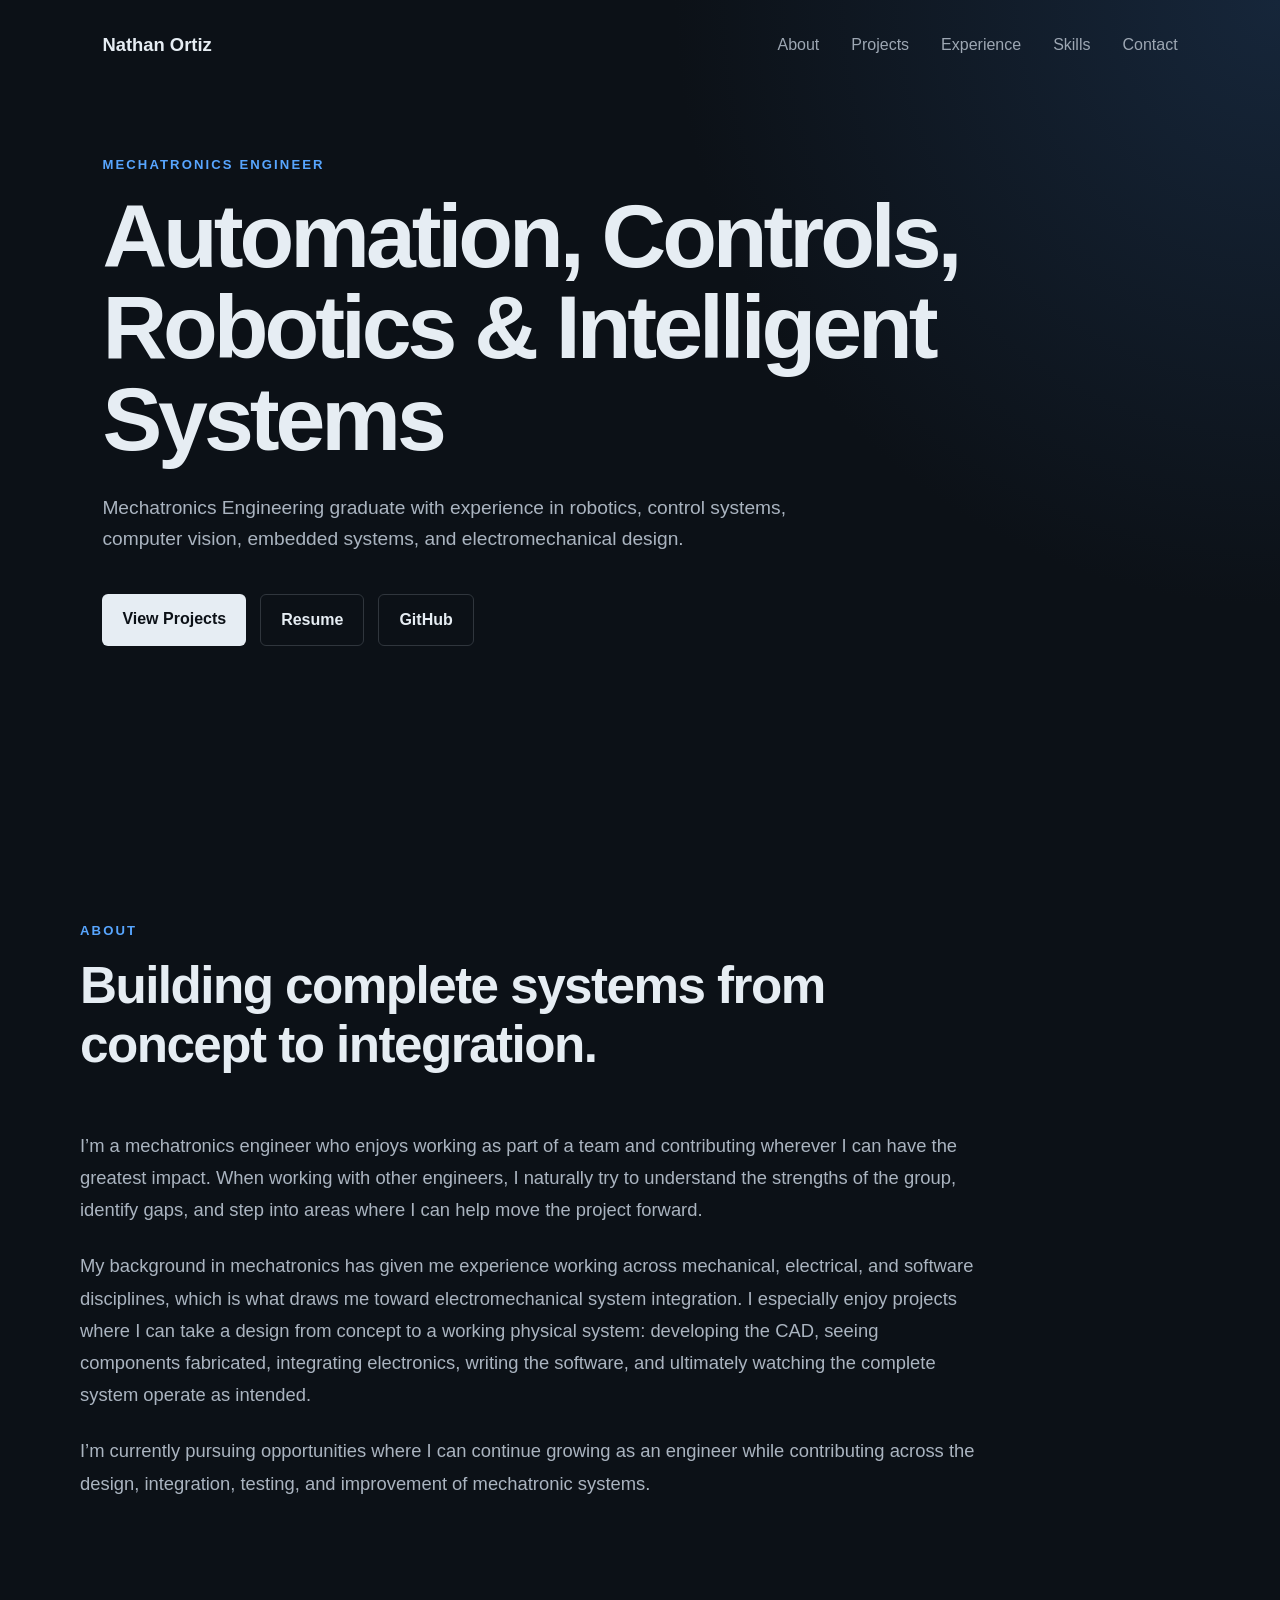
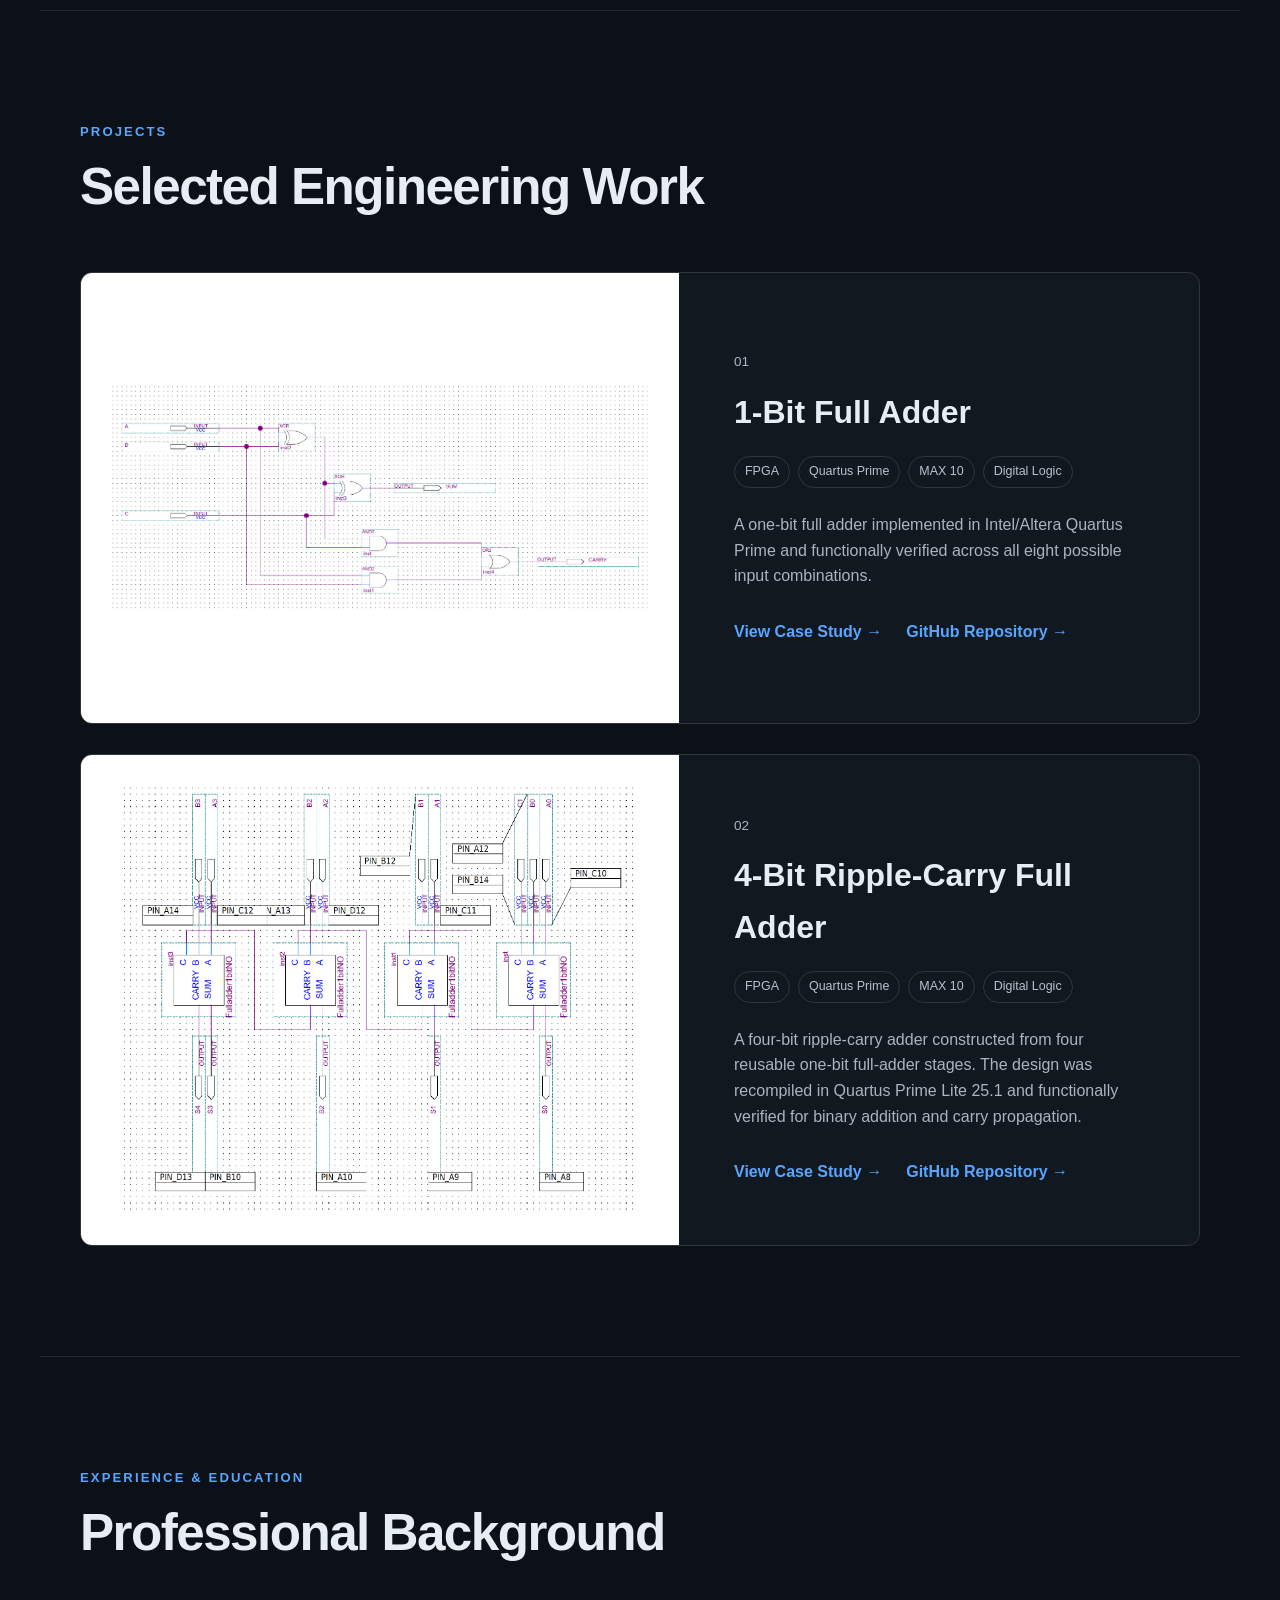
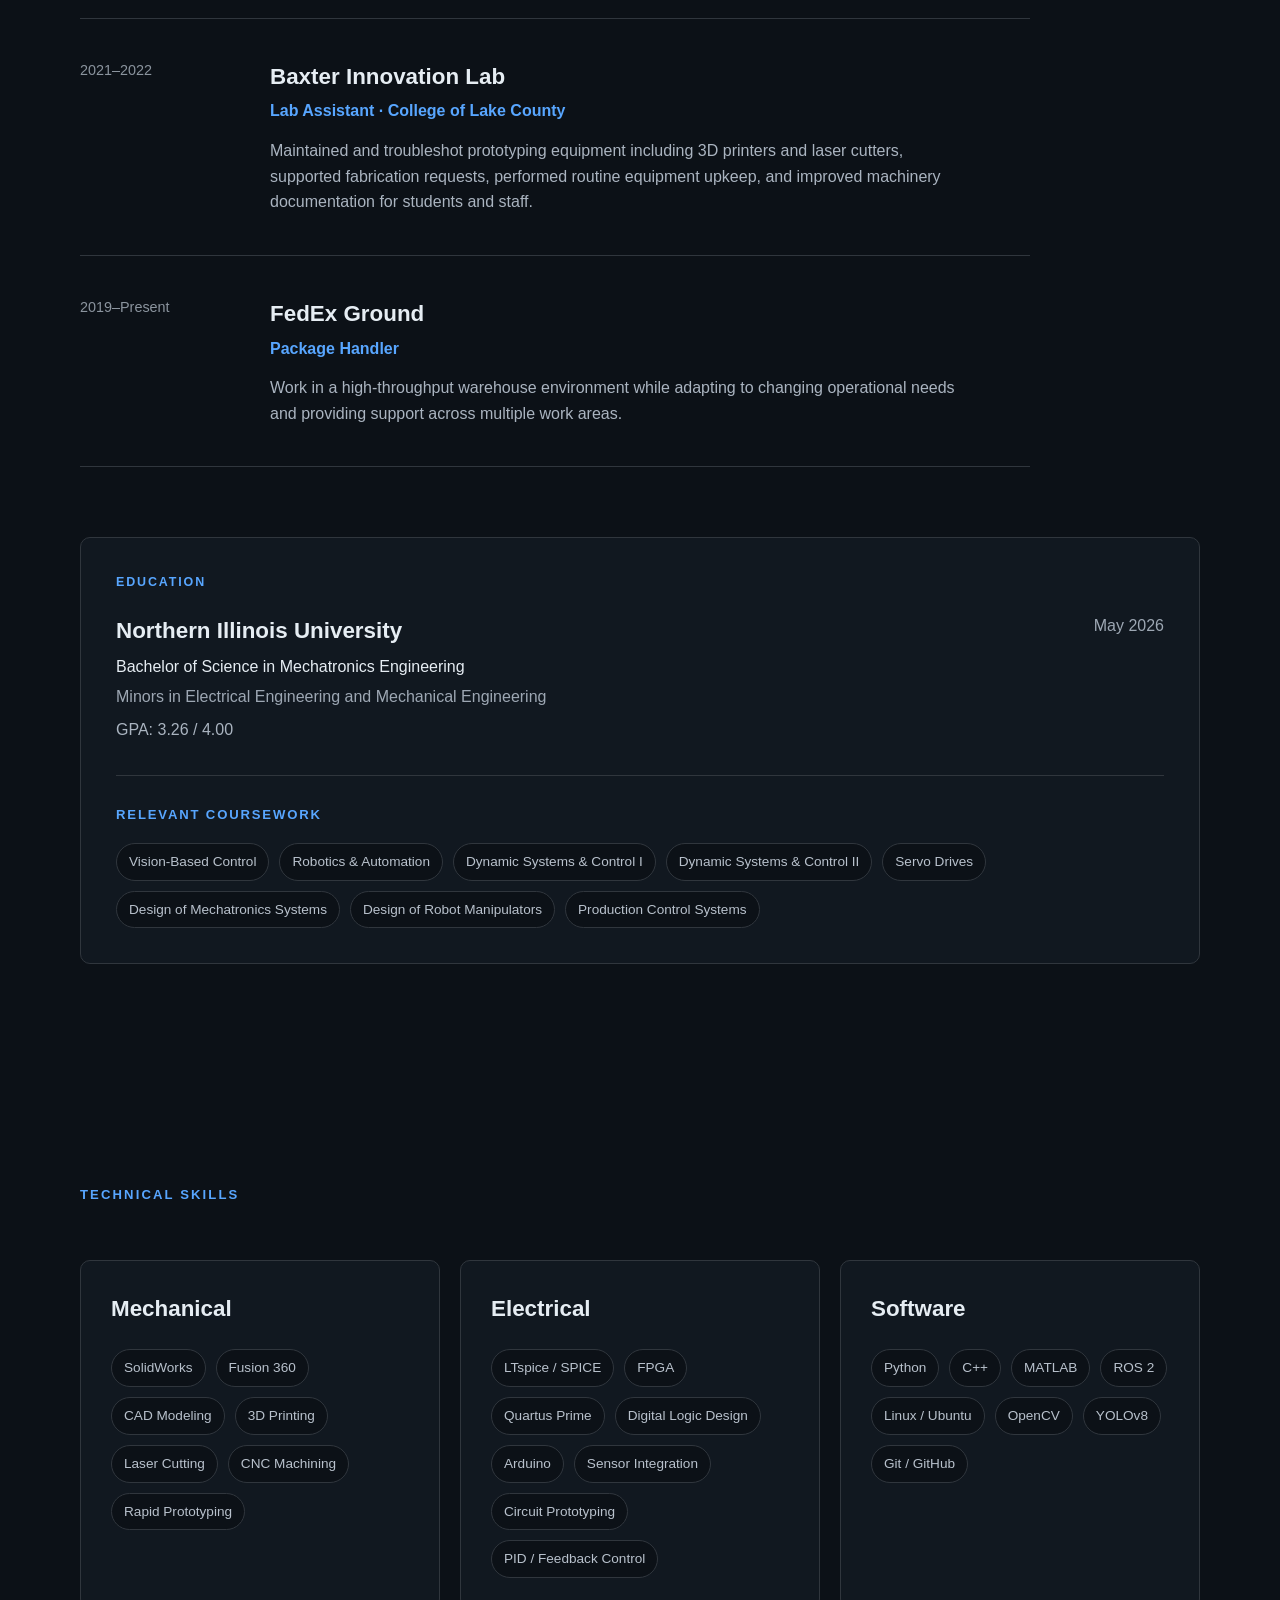
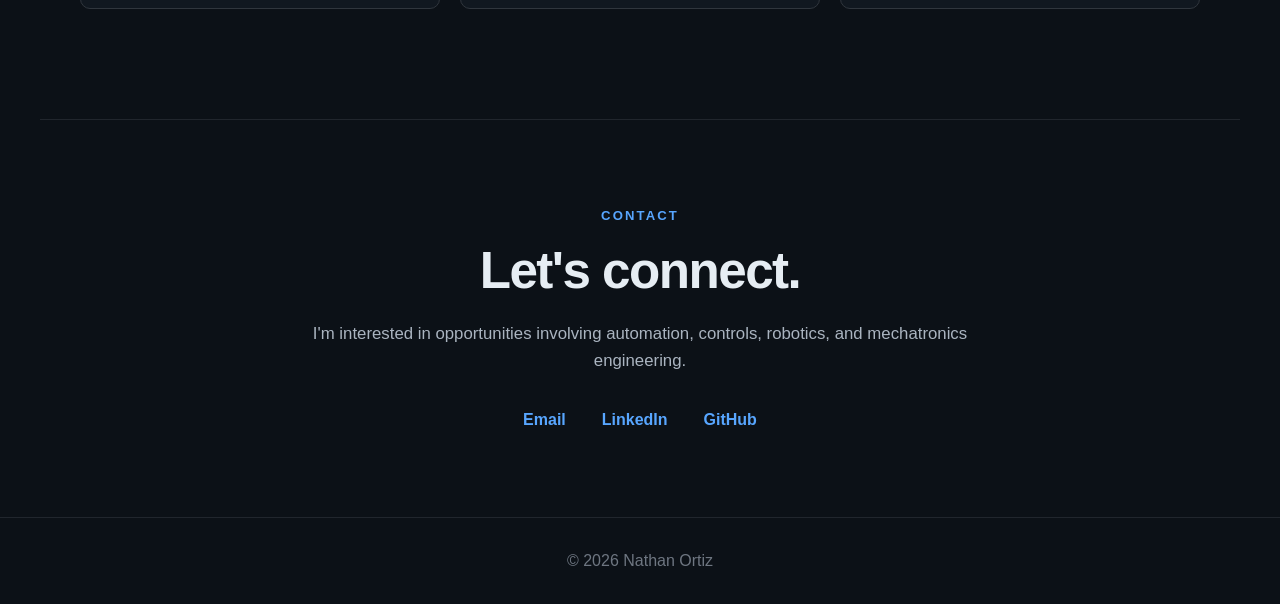
==== commit dd9859cf: "Add NAND-based D flip-flop case study" ====
--- a/index.html
+++ b/index.html
@@ -146,7 +146,7 @@
             <article class="project-card">
 
                 <div class="project-image">
-                    <img src="assets/projects/fpga/fpga-1-bit-full-adder.png"
+                    <img src="assets/projects/fpga/full-adder-schematic.png"
                         alt="Quartus schematic of a one-bit full adder">
                 </div>
 
--- a/style.css
+++ b/style.css
@@ -421,6 +421,10 @@
     background: #0c1117;
 }
 
+.project-card+.project-card {
+    margin-top: 30px;
+}
+
 /* ---------------------------------------------------------
    Project Case Study
 --------------------------------------------------------- */
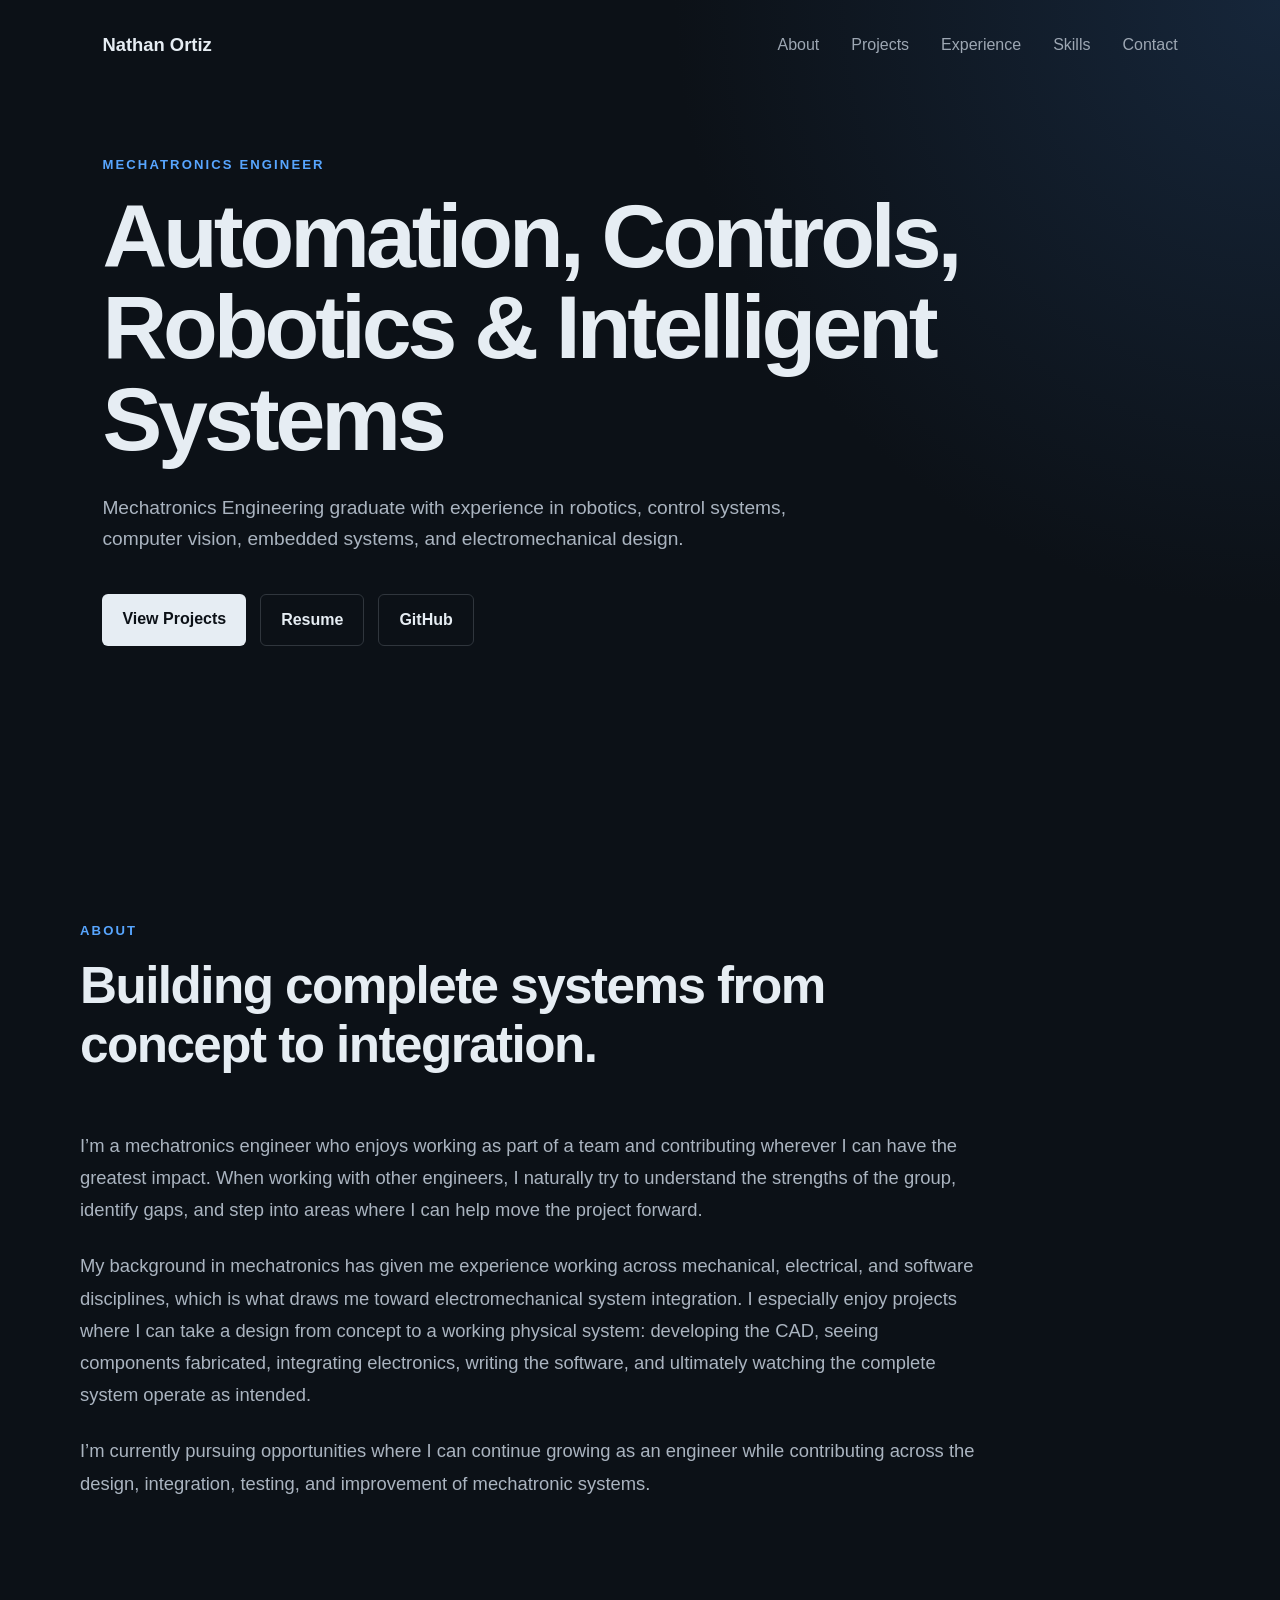
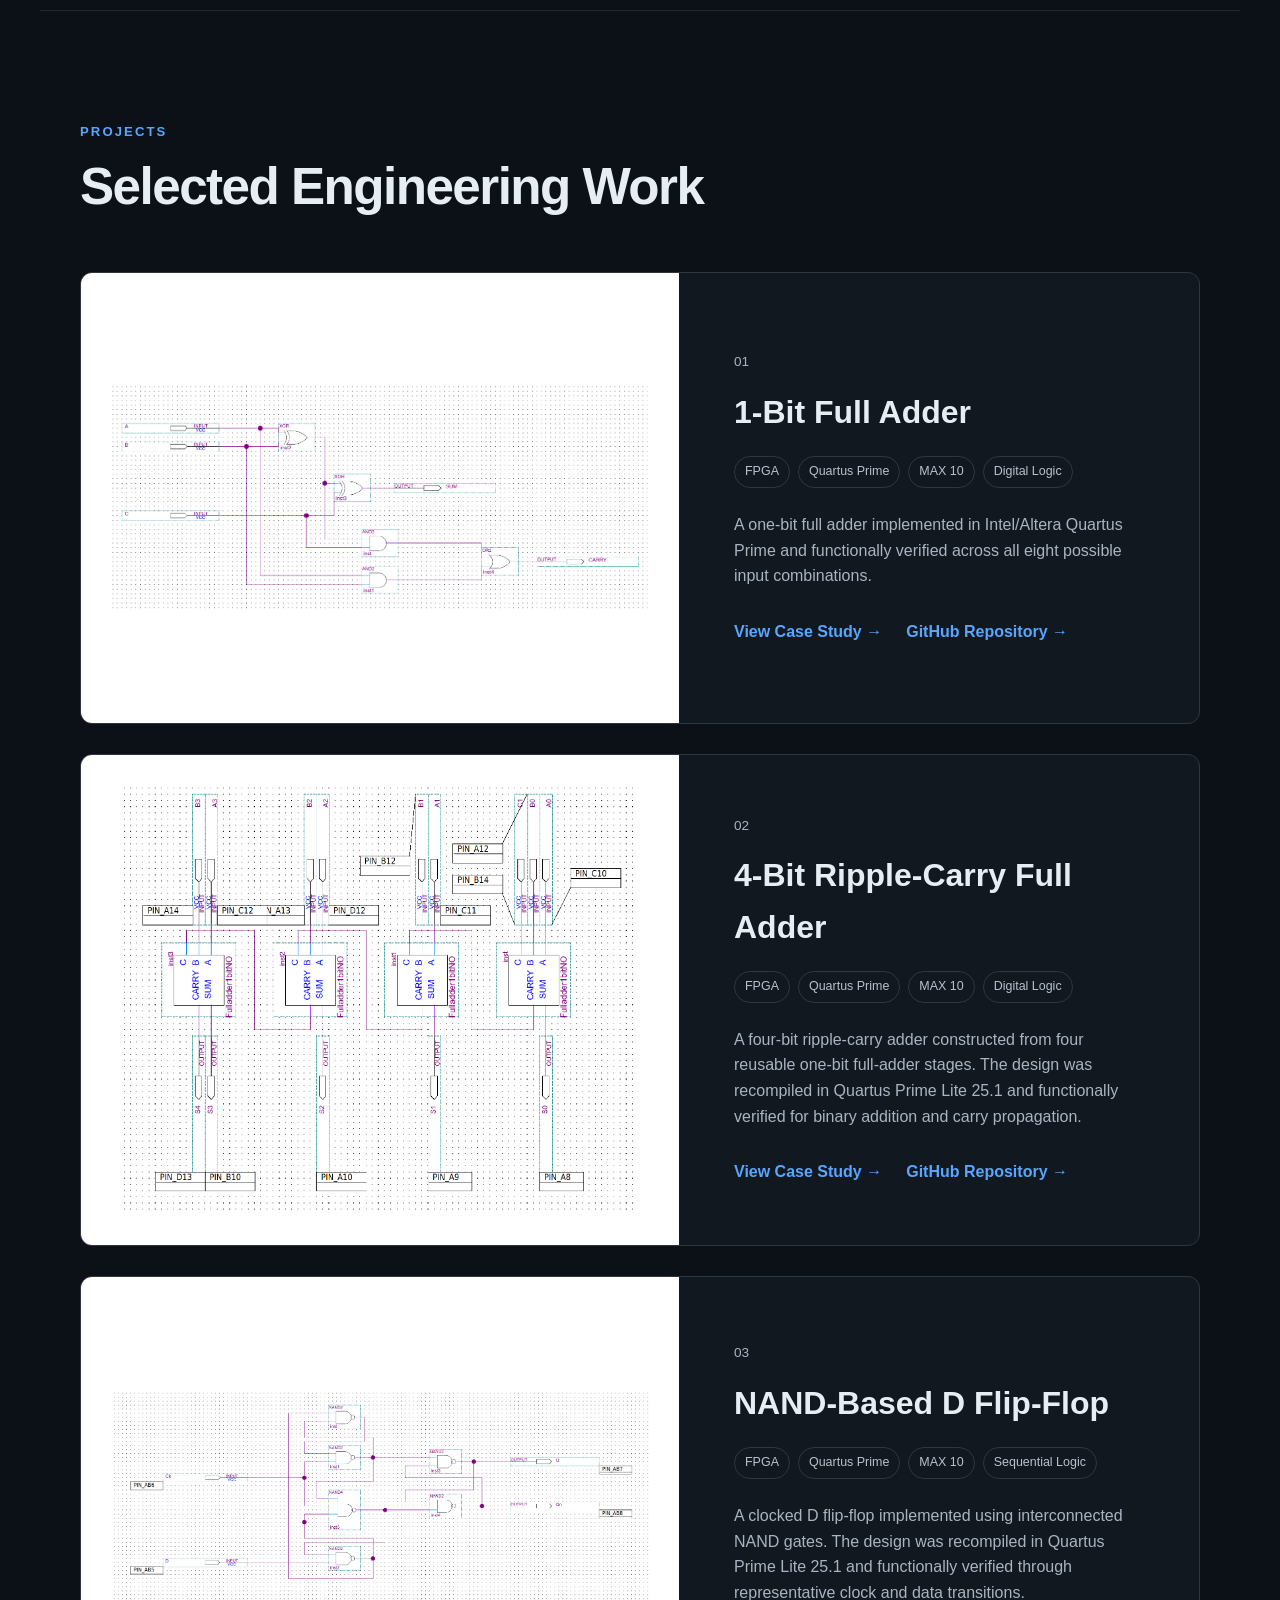
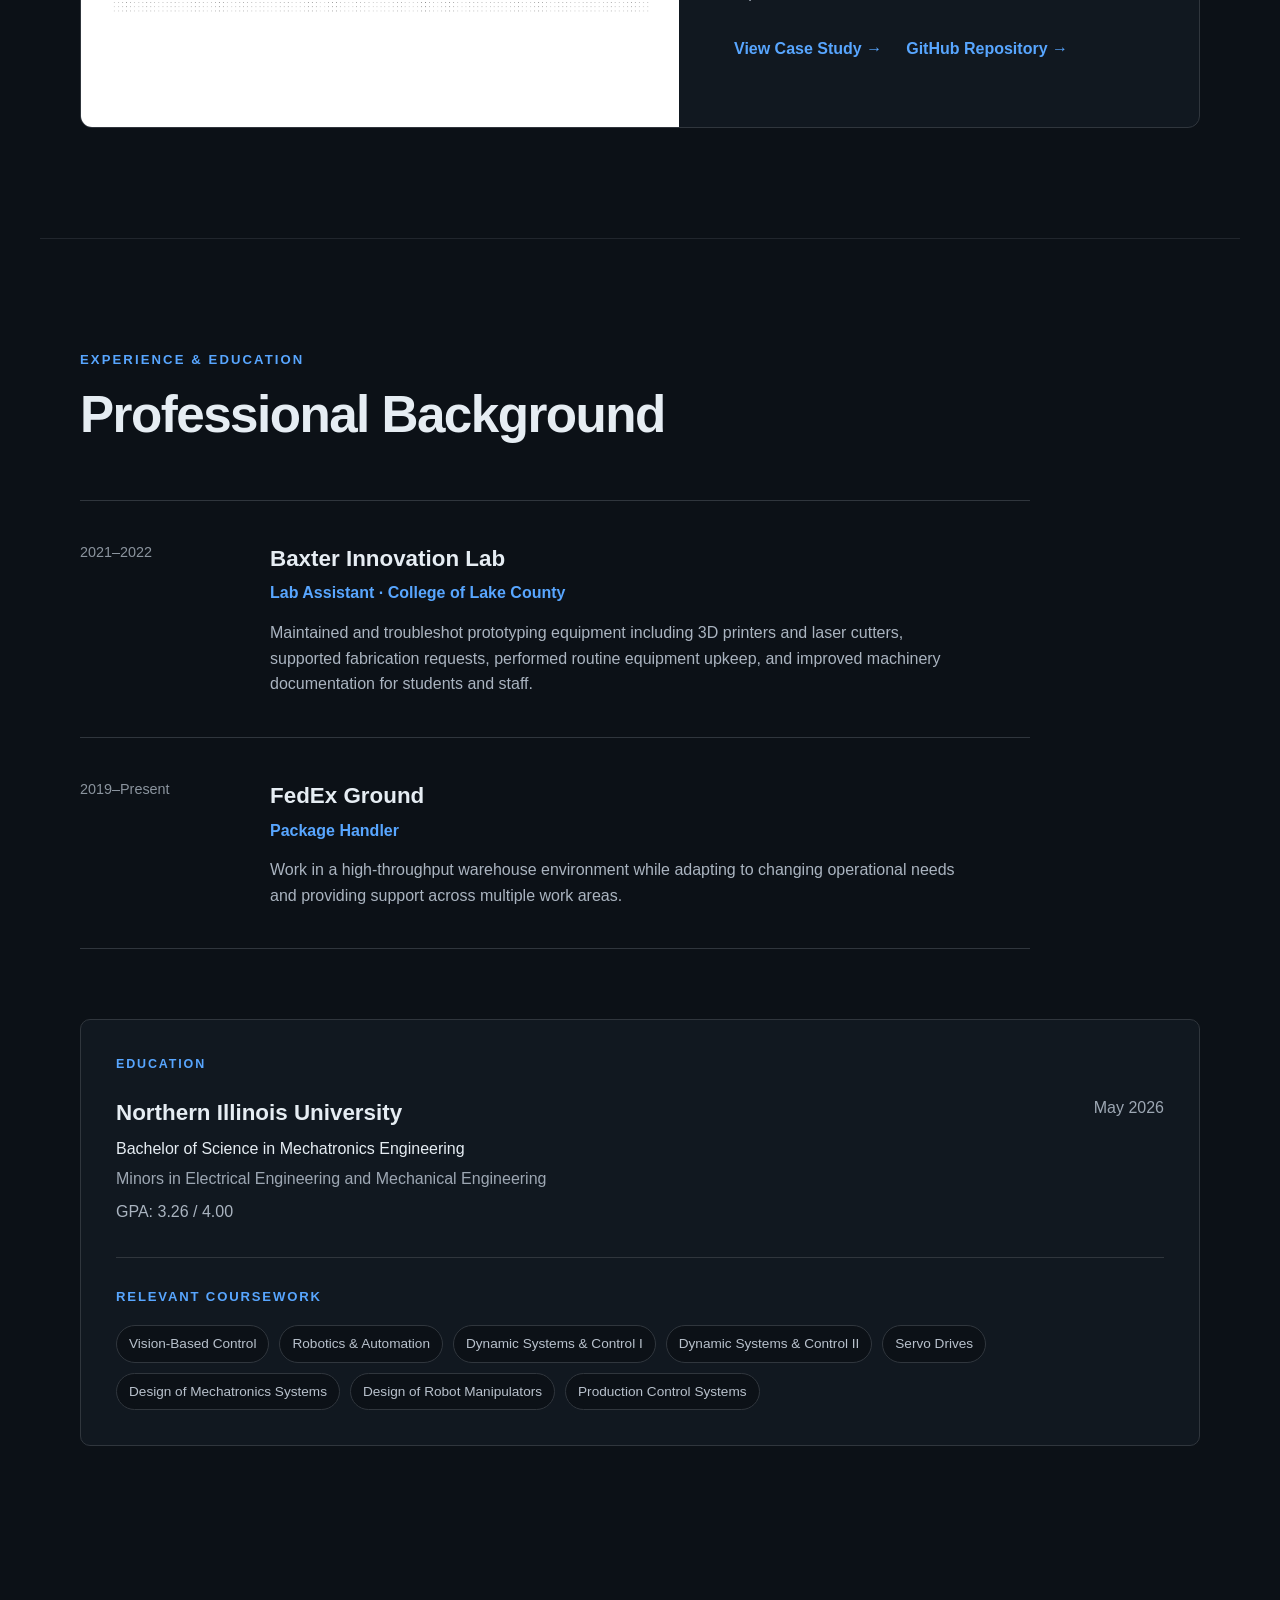
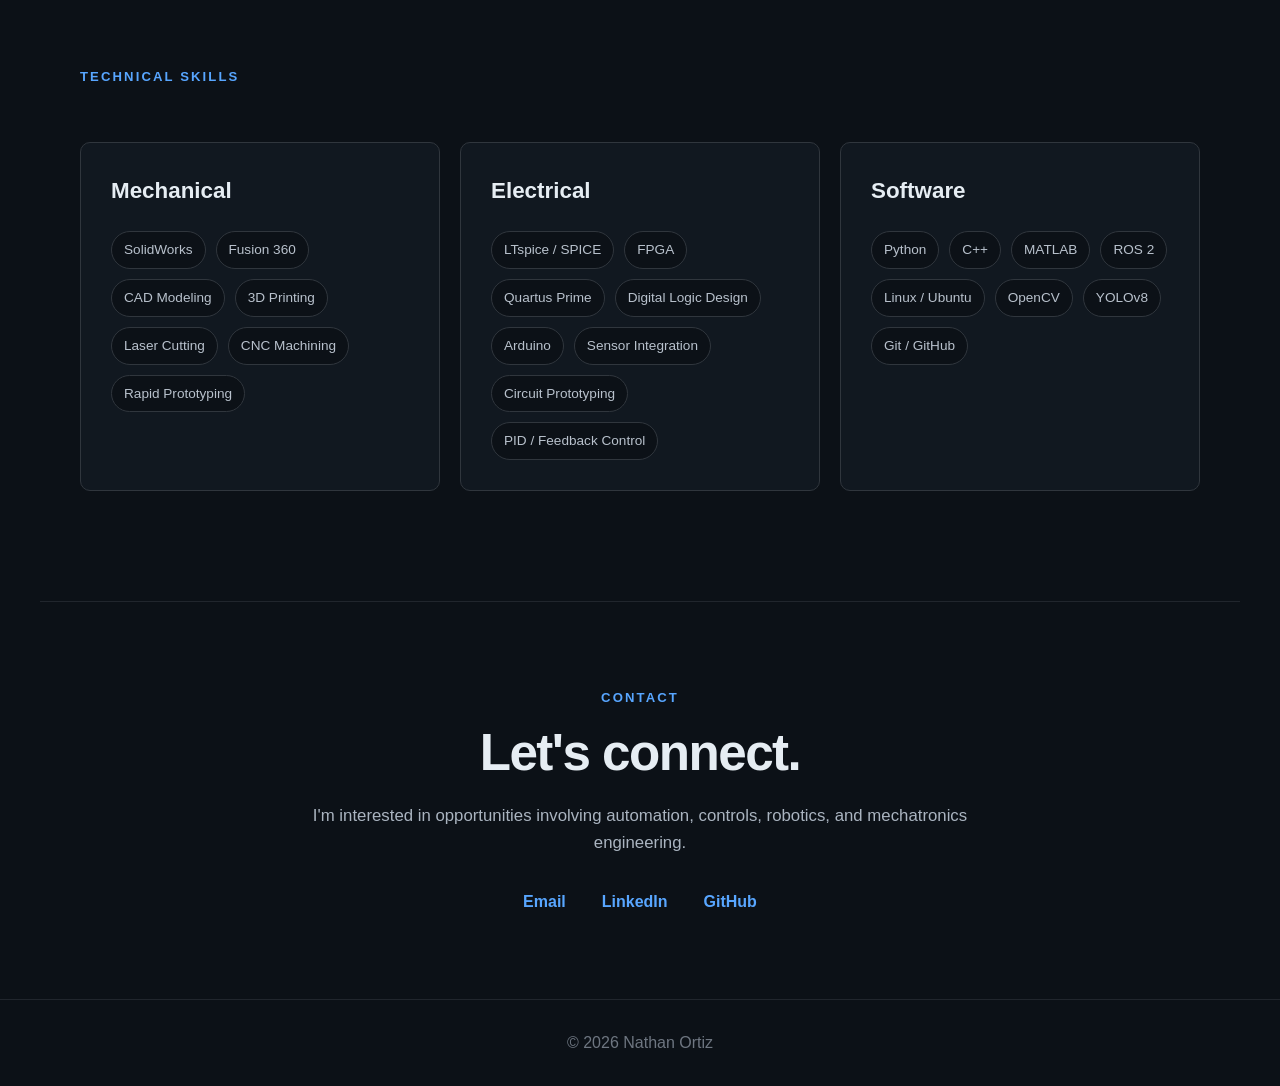
==== commit c278886c: "Add D flip-flop project card" ====
--- a/index.html
+++ b/index.html
@@ -230,6 +230,50 @@
 
             </article>
 
+            <article class="project-card">
+
+                <div class="project-image">
+                    <img src="assets/projects/fpga/dff-schematic.png"
+                        alt="Quartus schematic of a NAND-based D flip-flop">
+                </div>
+
+                <div class="project-content">
+
+                    <p class="project-number">03</p>
+
+                    <h3>NAND-Based D Flip-Flop</h3>
+
+                    <div class="tags">
+                        <span>FPGA</span>
+                        <span>Quartus Prime</span>
+                        <span>MAX 10</span>
+                        <span>Sequential Logic</span>
+                    </div>
+
+                    <p>
+                        A clocked D flip-flop implemented using interconnected NAND gates.
+                        The design was recompiled in Quartus Prime Lite 25.1 and
+                        functionally verified through representative clock and data
+                        transitions.
+                    </p>
+
+                    <div class="project-links">
+
+                        <a href="projects/fpga-dff.html">
+                            View Case Study →
+                        </a>
+
+                        <a href="https://github.com/nortiz01/fpga-digital-logic/tree/main/DFF" target="_blank"
+                            rel="noopener noreferrer">
+                            GitHub Repository →
+                        </a>
+
+                    </div>
+
+                </div>
+
+            </article>
+
         </section>
 
 
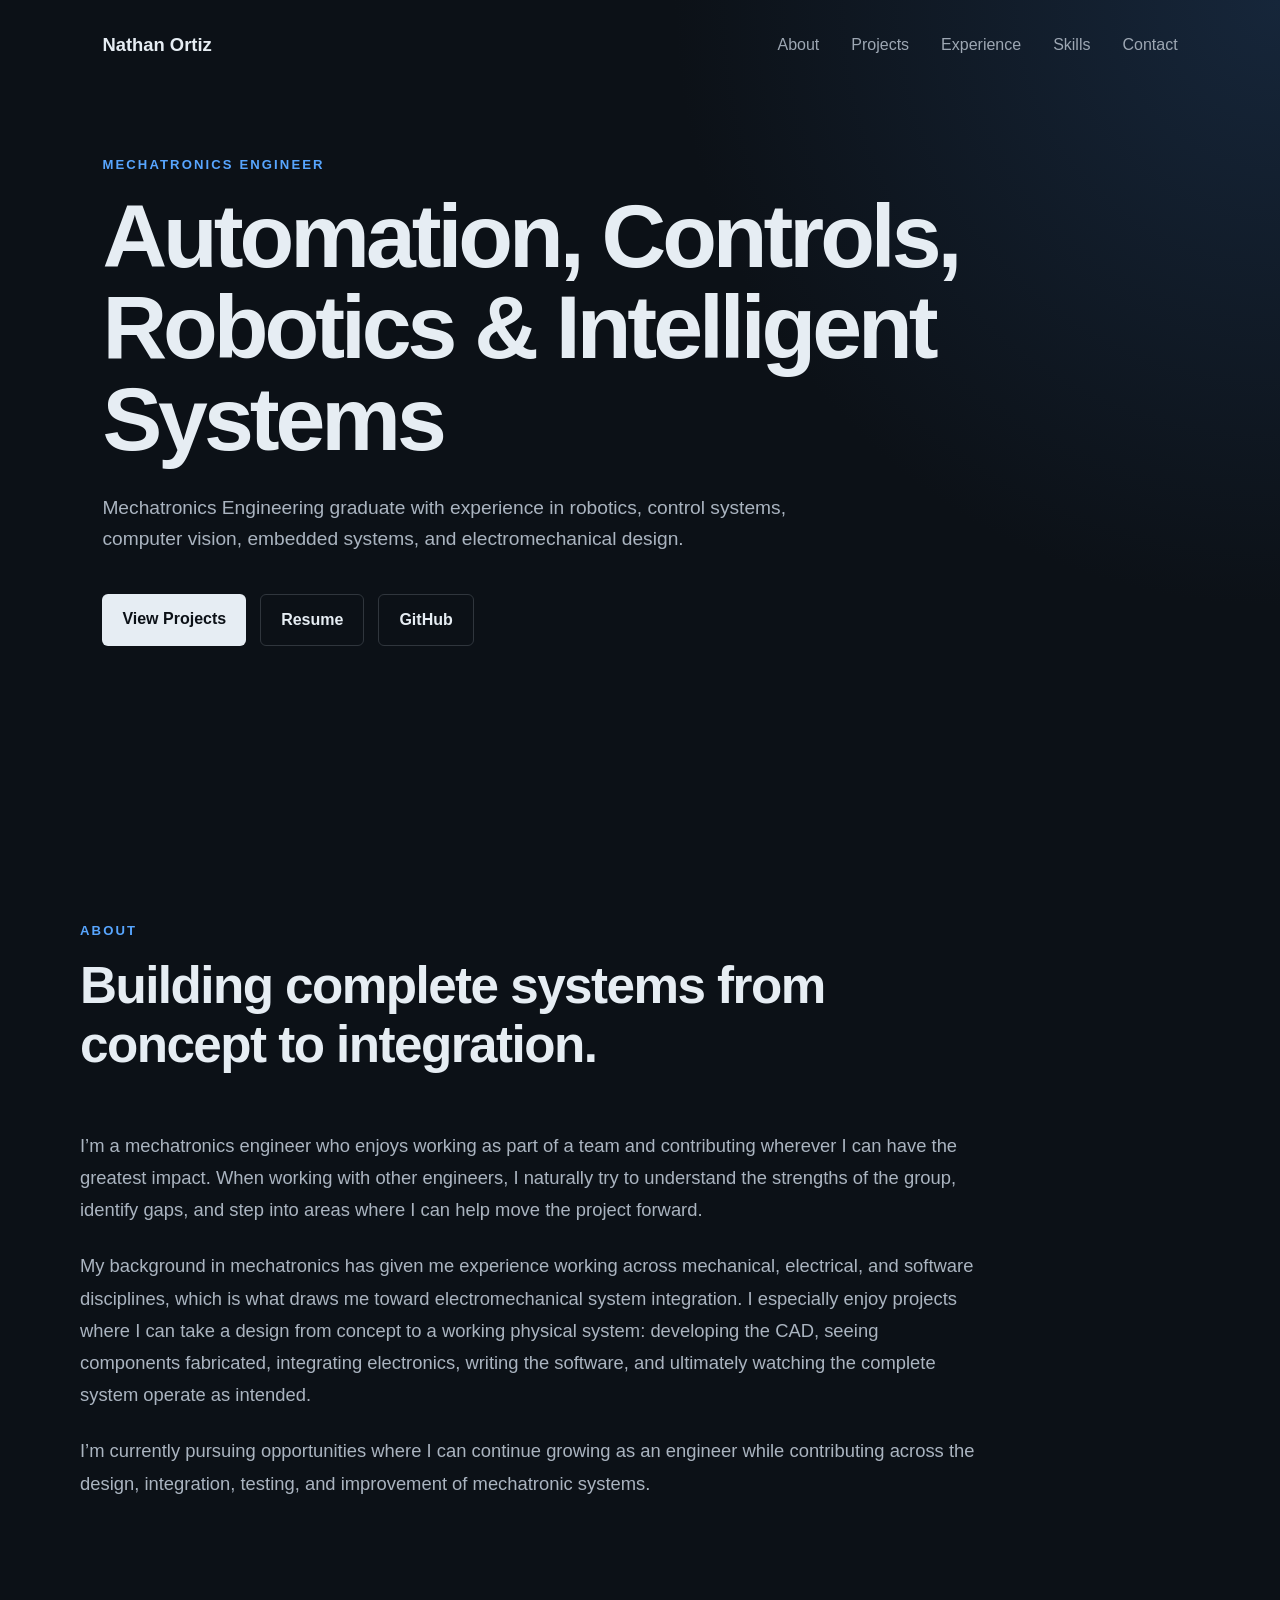
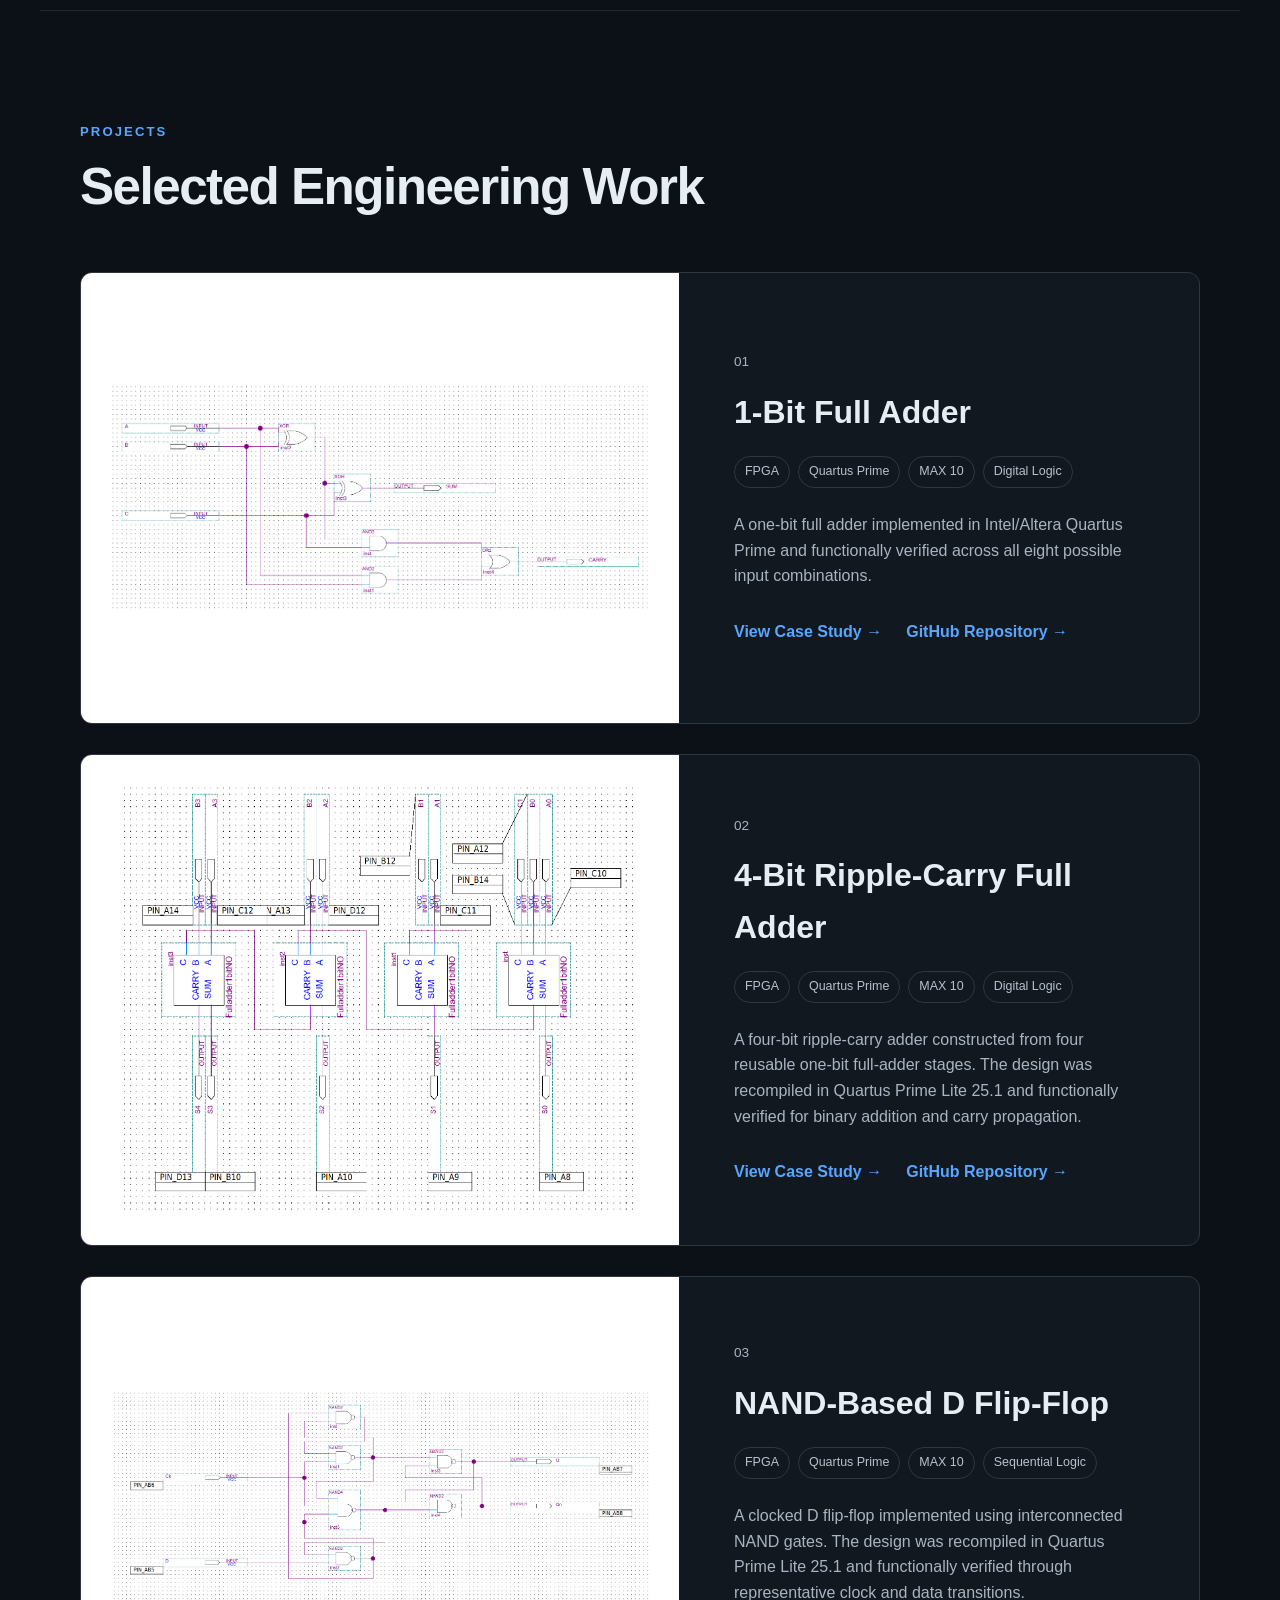
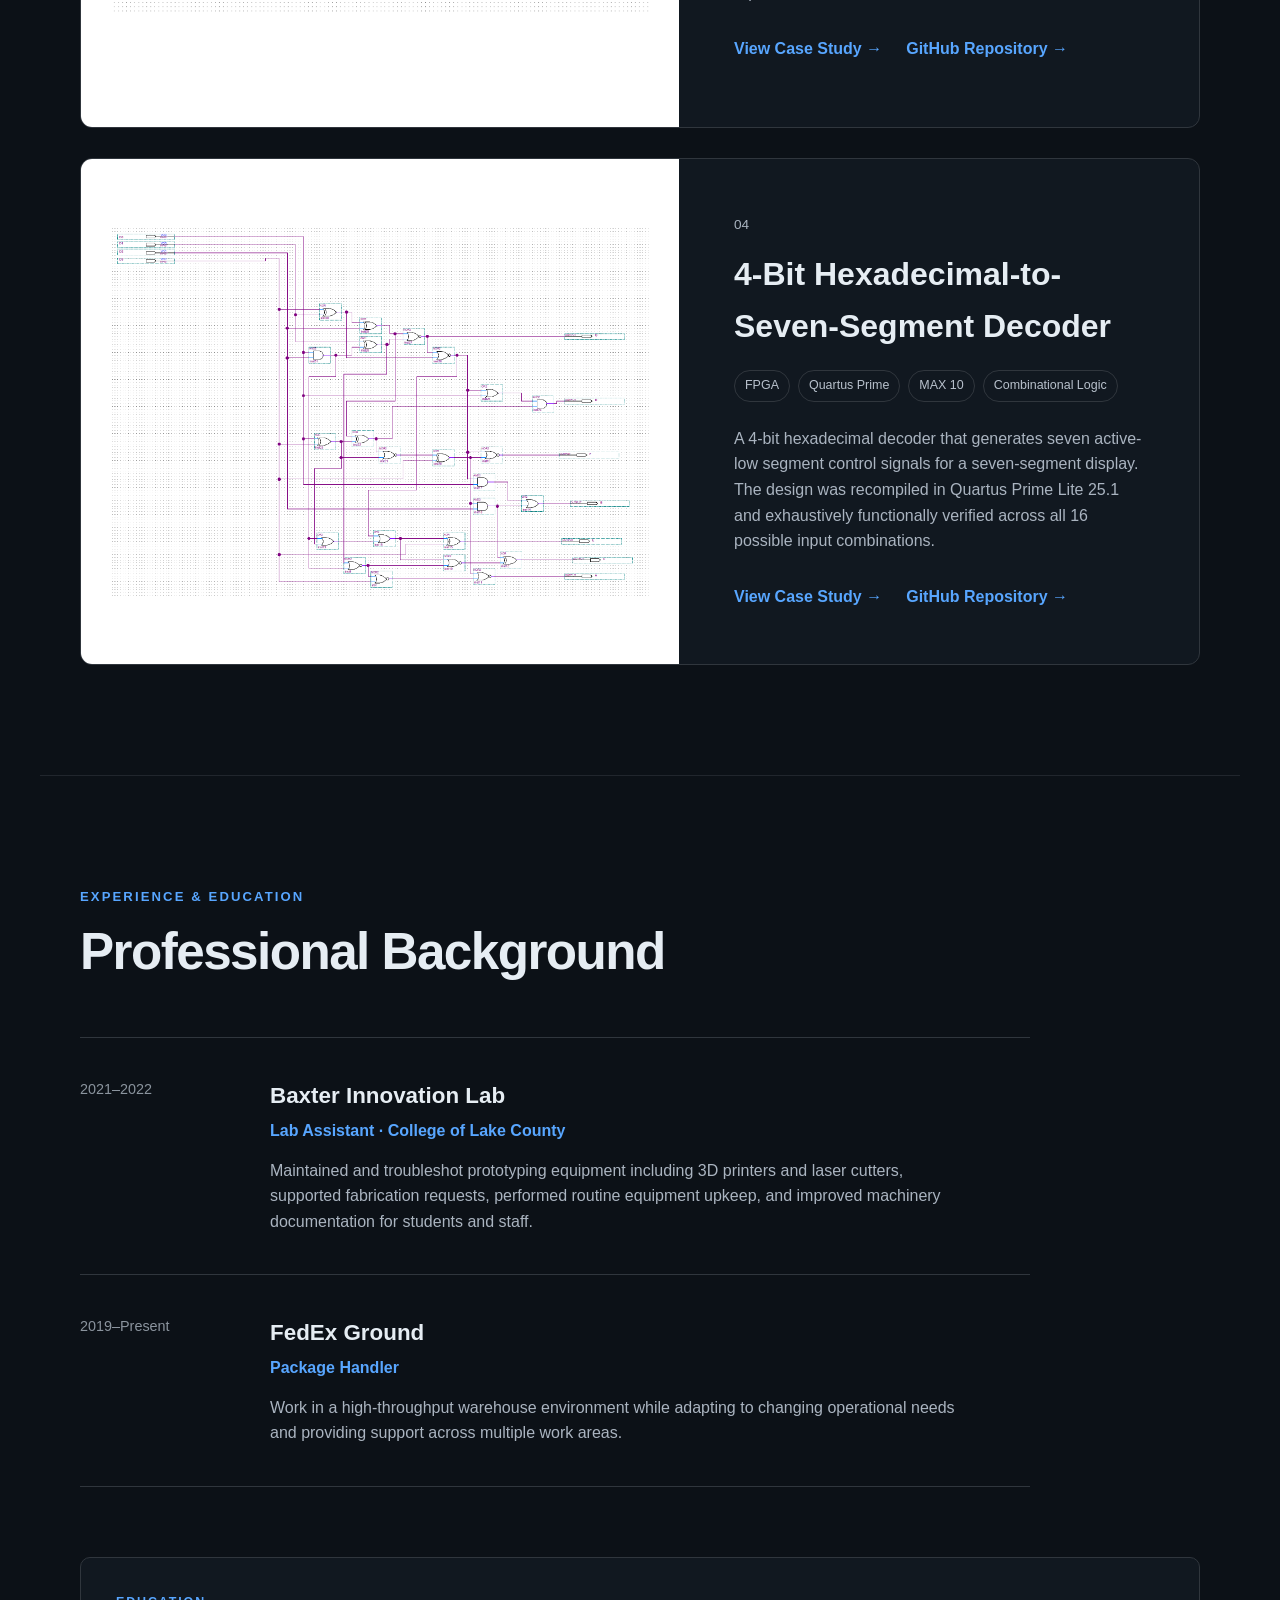
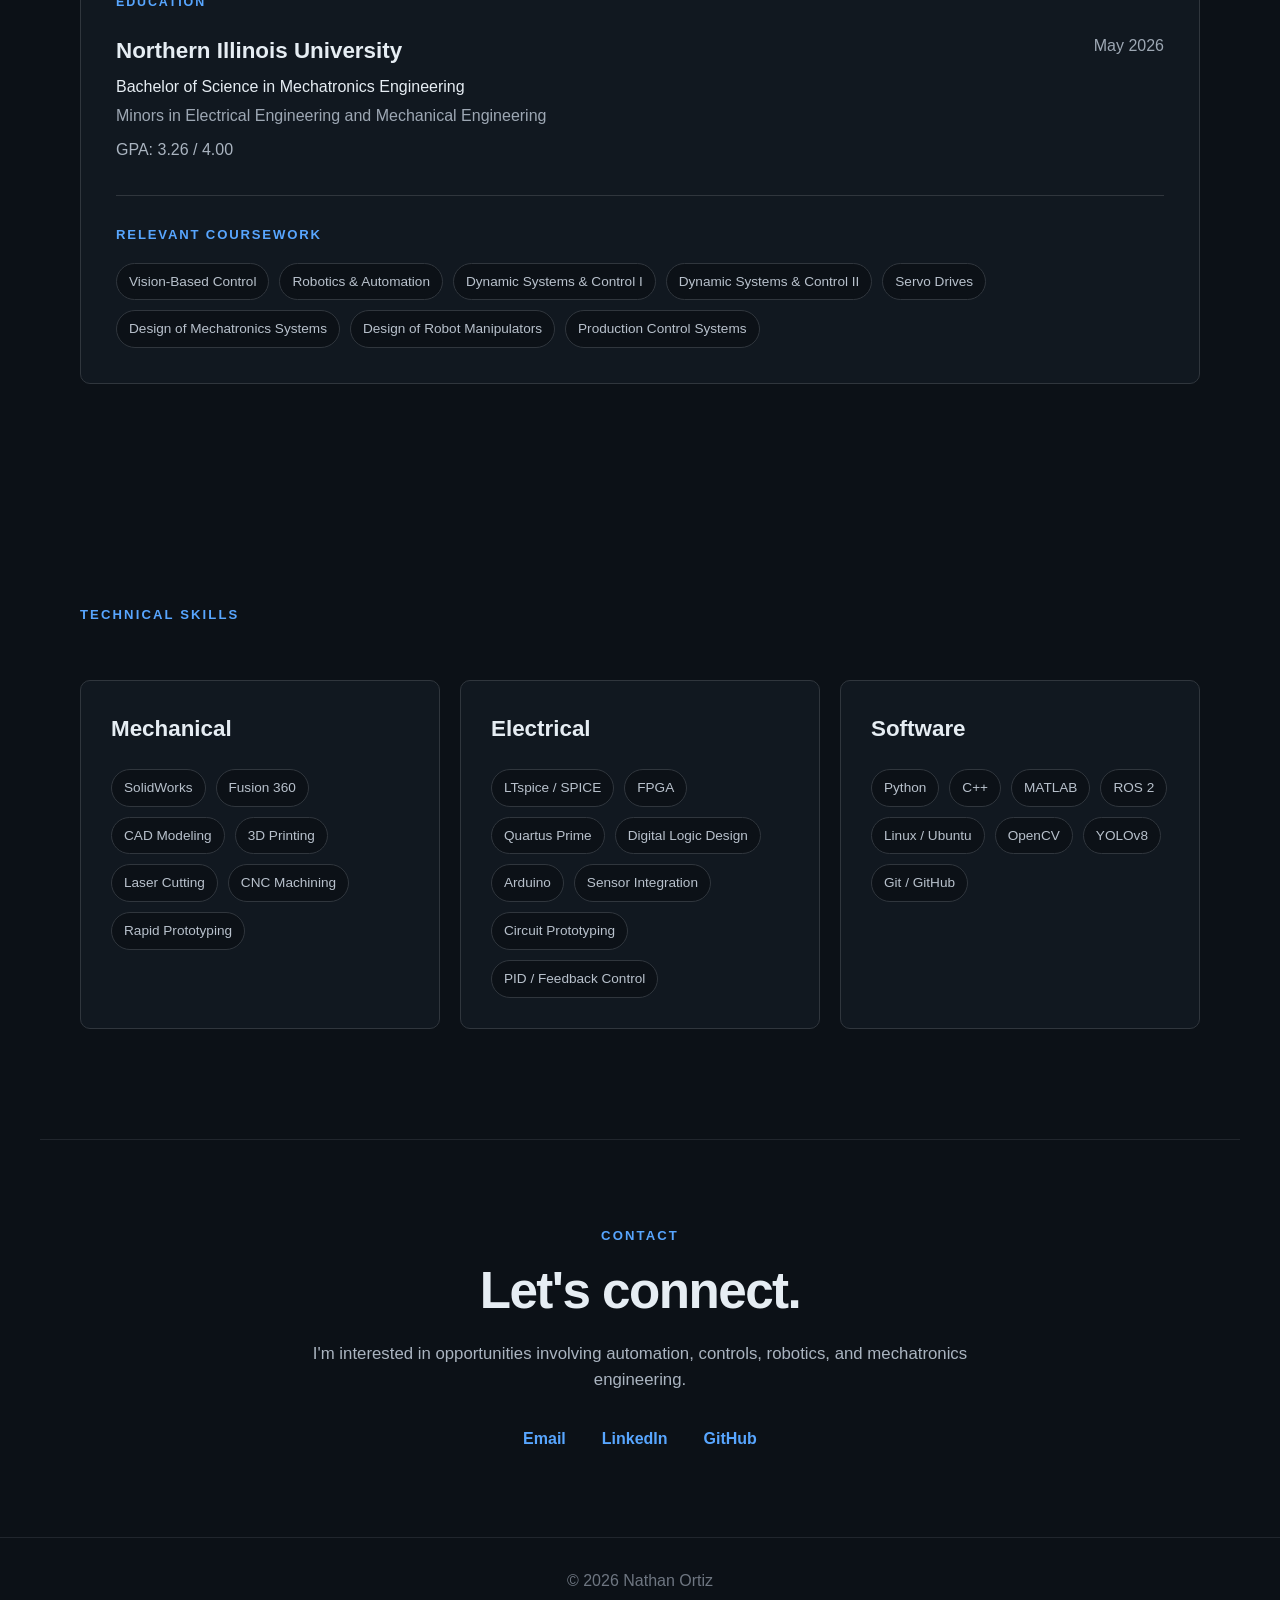
==== commit 63cd7d98: "Add hexadecimal seven-segment decoder case study" ====
--- a/index.html
+++ b/index.html
@@ -274,6 +274,50 @@
 
             </article>
 
+            <article class="project-card">
+
+                <div class="project-image">
+                    <img src="assets/projects/fpga/hex7-schematic.png"
+                        alt="Quartus schematic of a hexadecimal-to-seven-segment decoder">
+                </div>
+
+                <div class="project-content">
+
+                    <p class="project-number">04</p>
+
+                    <h3>4-Bit Hexadecimal-to-Seven-Segment Decoder</h3>
+
+                    <div class="tags">
+                        <span>FPGA</span>
+                        <span>Quartus Prime</span>
+                        <span>MAX 10</span>
+                        <span>Combinational Logic</span>
+                    </div>
+
+                    <p>
+                        A 4-bit hexadecimal decoder that generates seven active-low
+                        segment control signals for a seven-segment display. The design
+                        was recompiled in Quartus Prime Lite 25.1 and exhaustively
+                        functionally verified across all 16 possible input combinations.
+                    </p>
+
+                    <div class="project-links">
+
+                        <a href="projects/fpga-hex7.html">
+                            View Case Study →
+                        </a>
+
+                        <a href="https://github.com/nortiz01/fpga-digital-logic/tree/main/HEX7" target="_blank"
+                            rel="noopener noreferrer">
+                            GitHub Repository →
+                        </a>
+
+                    </div>
+
+                </div>
+
+            </article>
+
         </section>
 
 
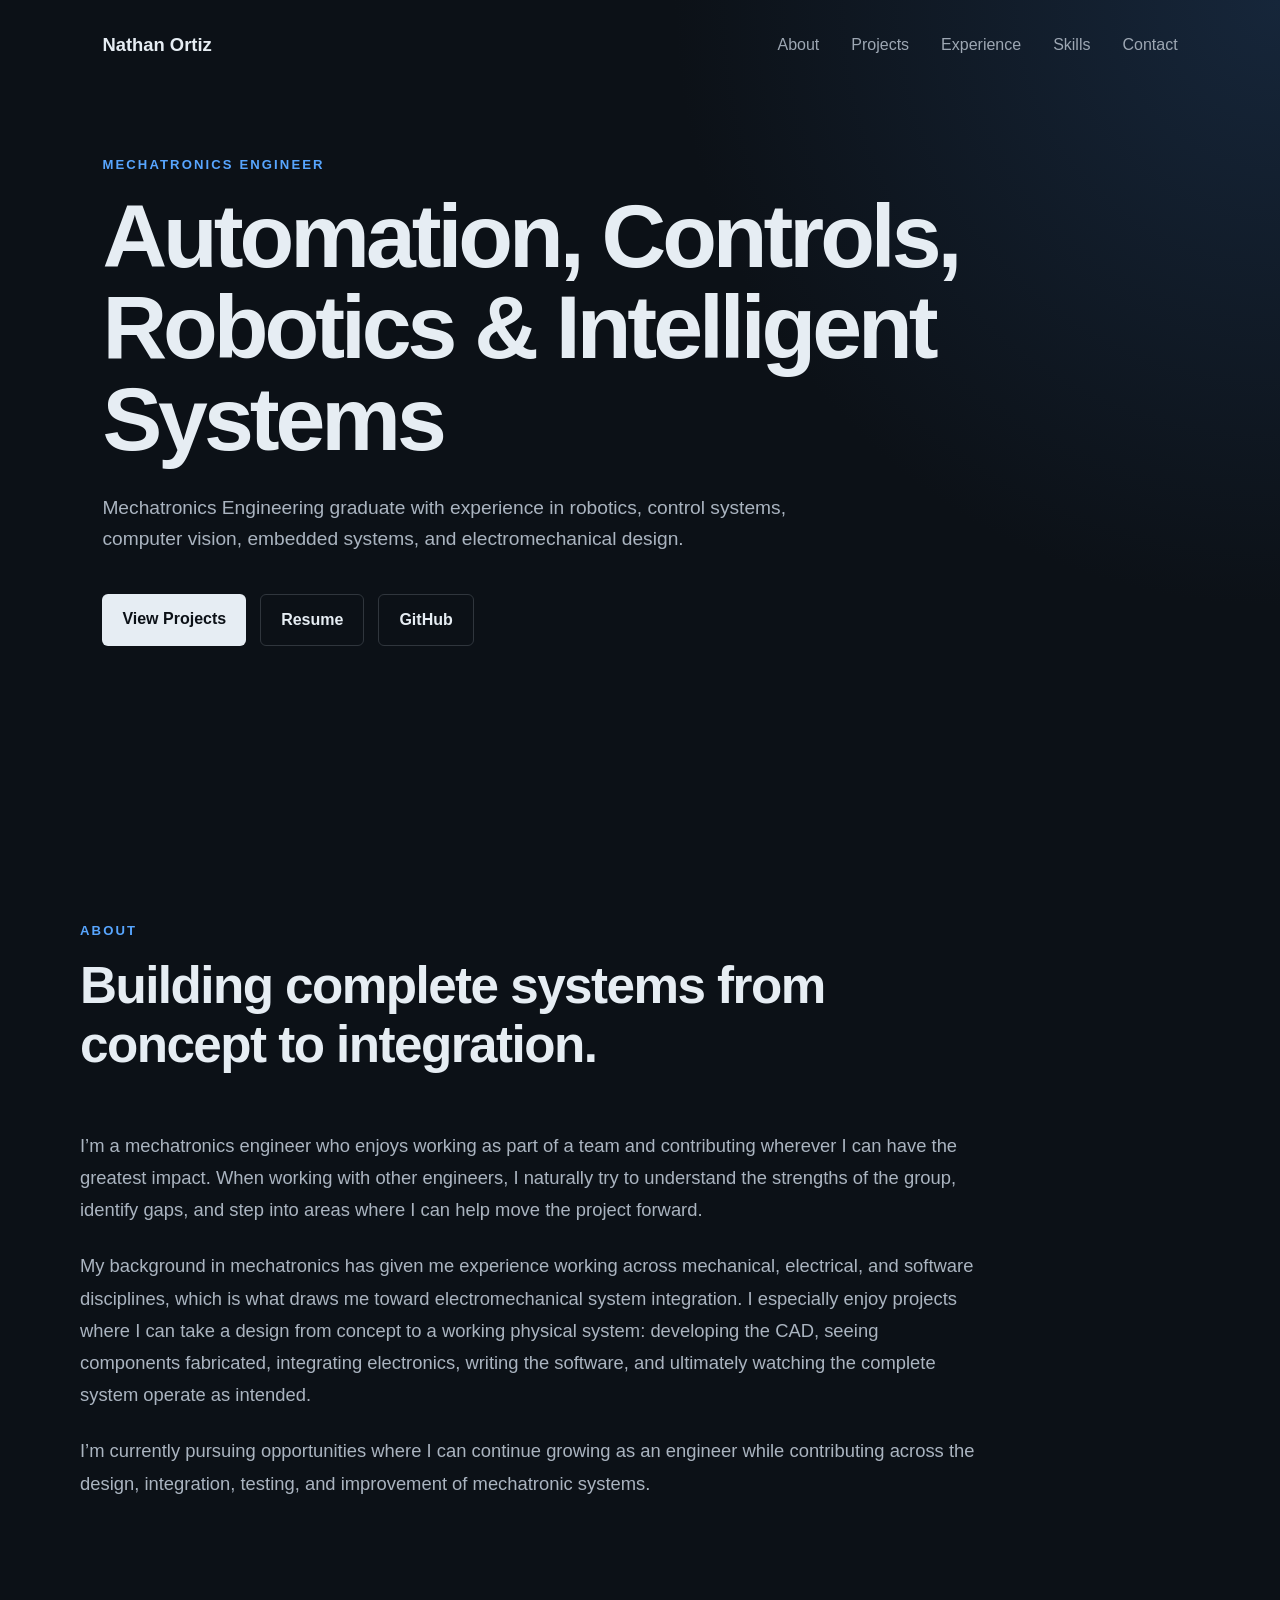
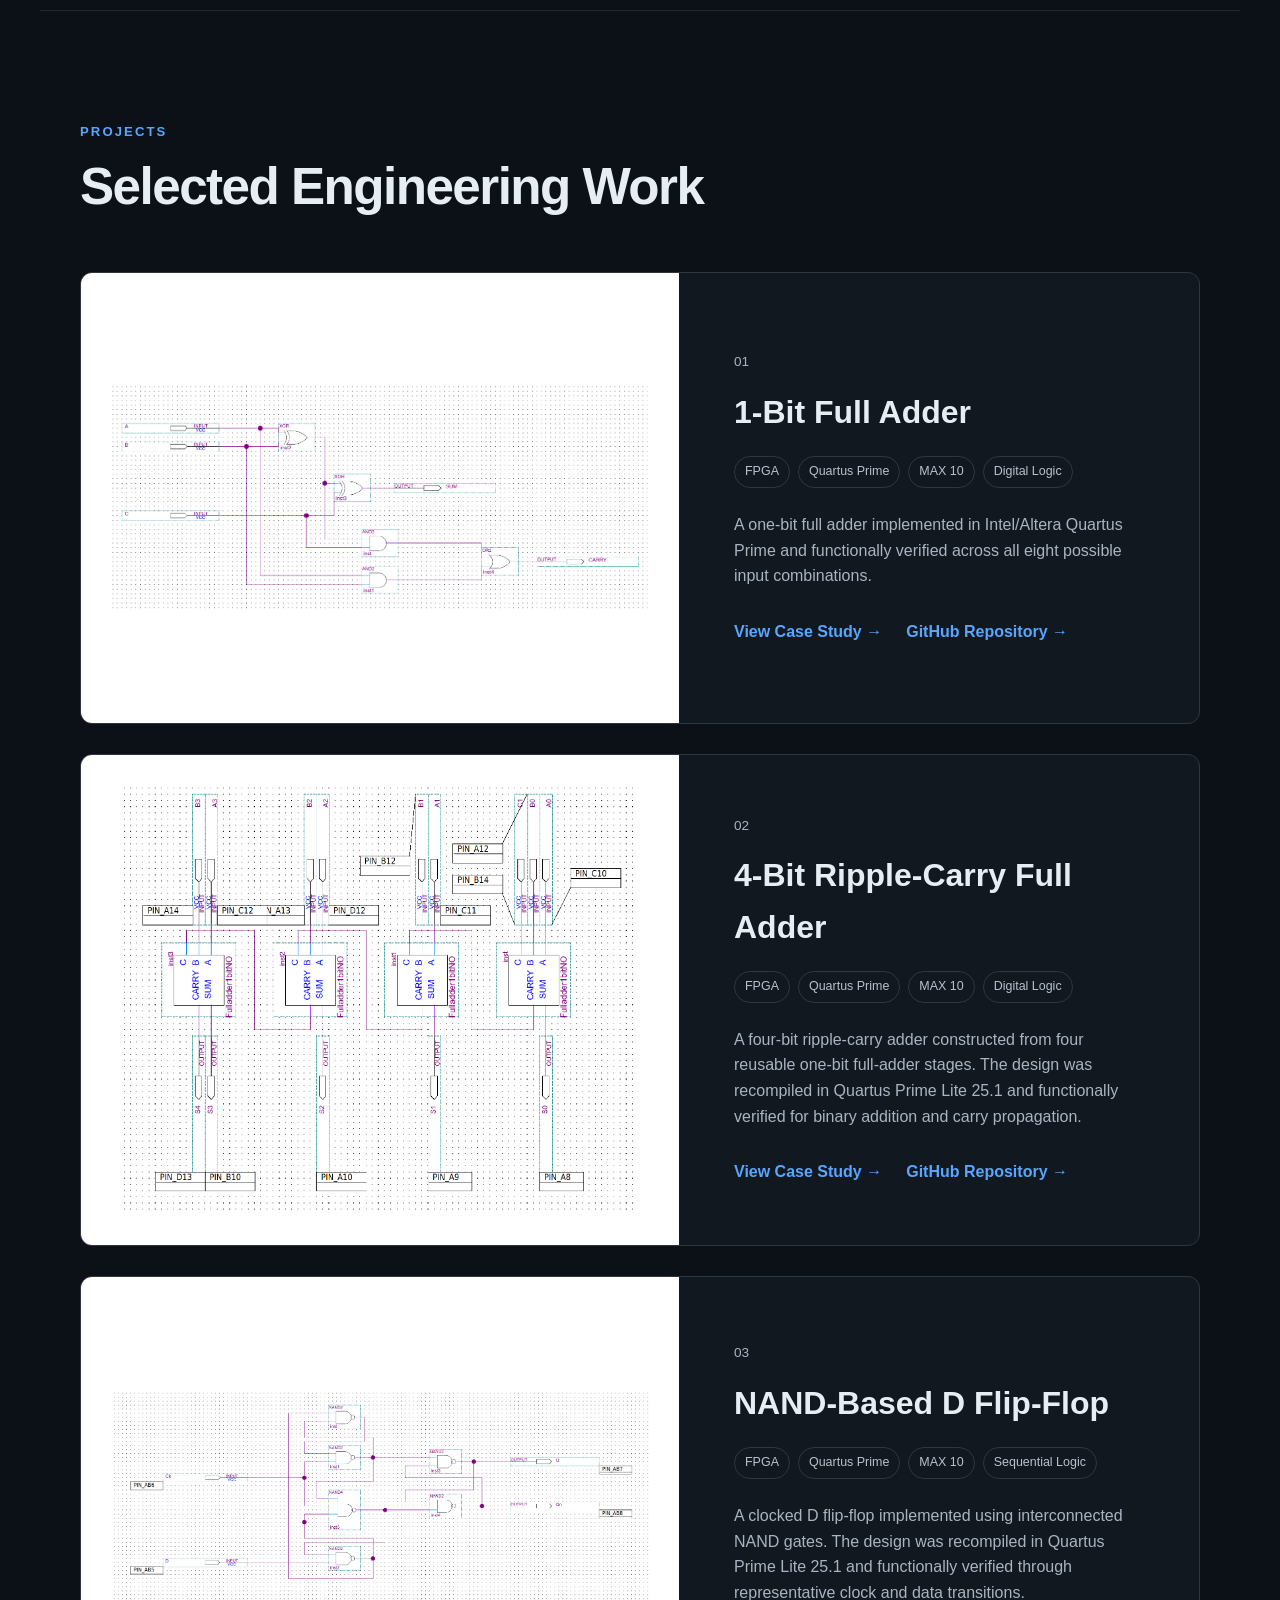
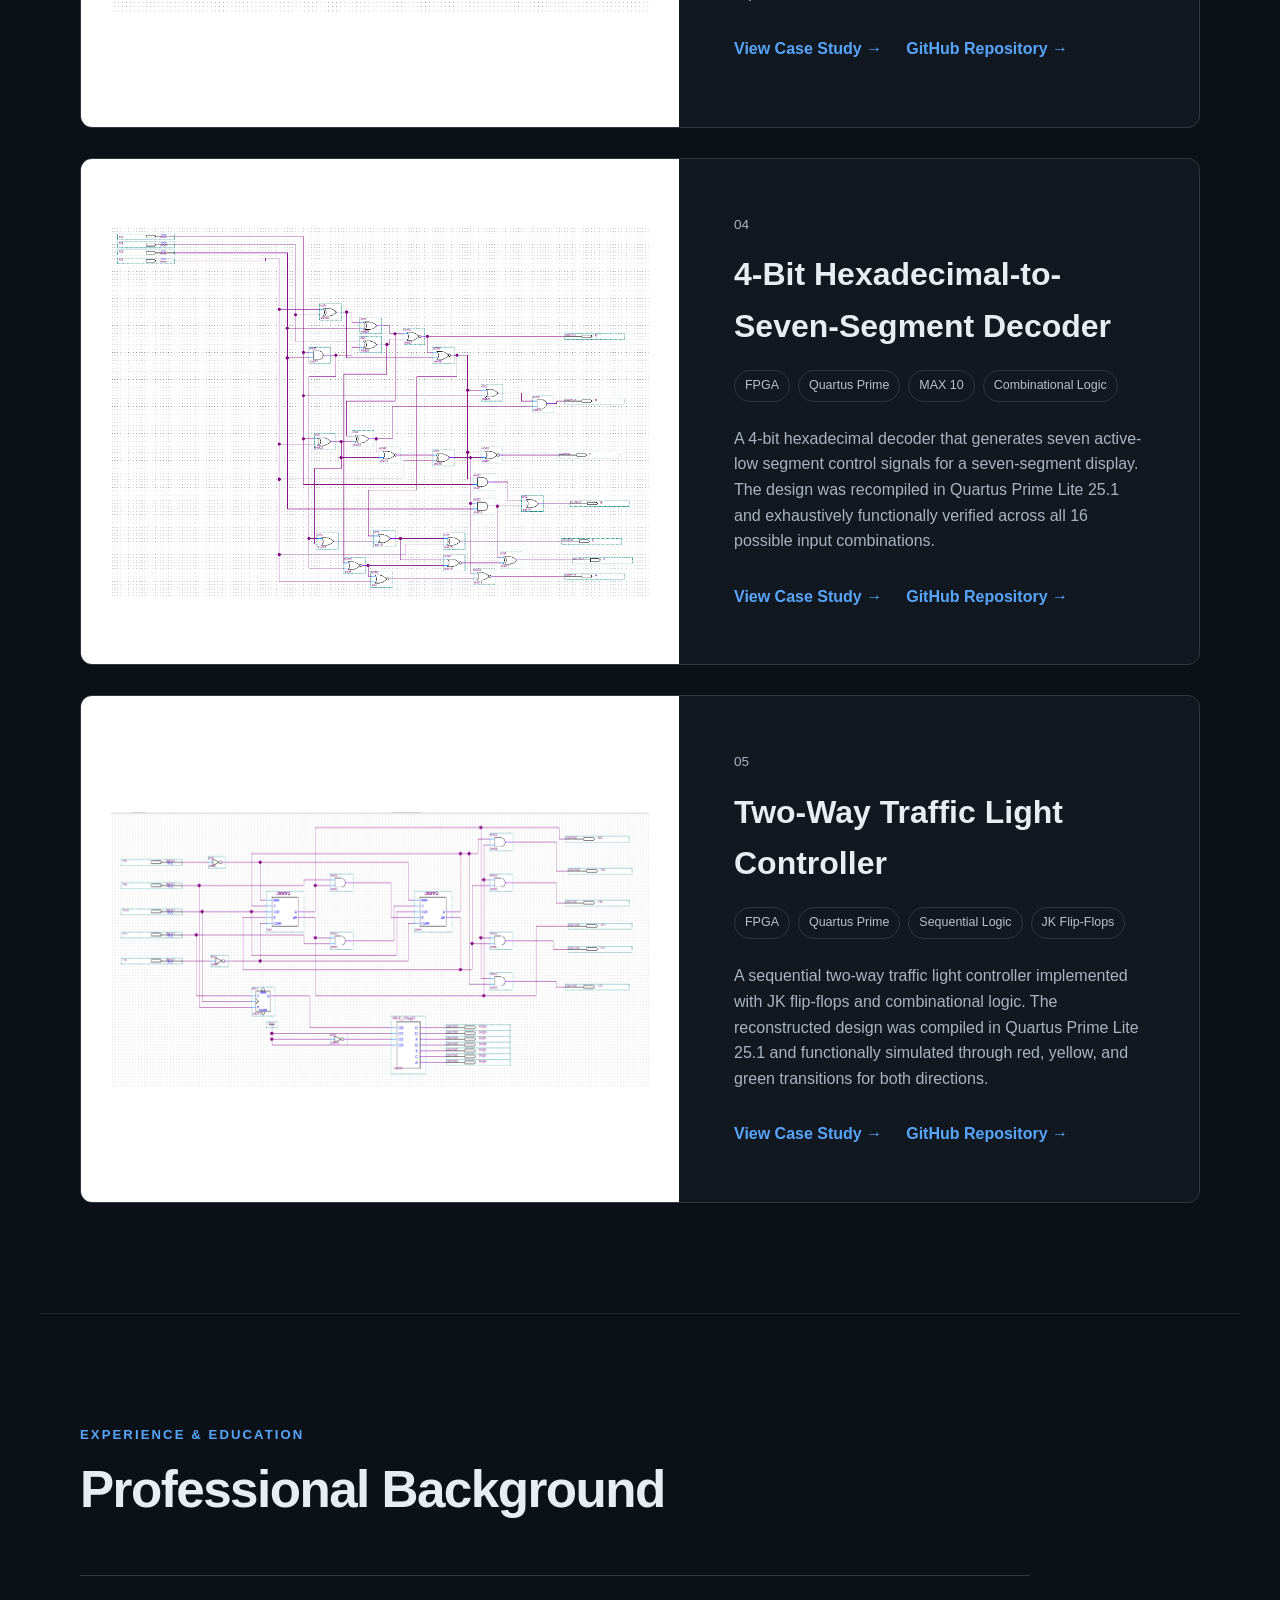
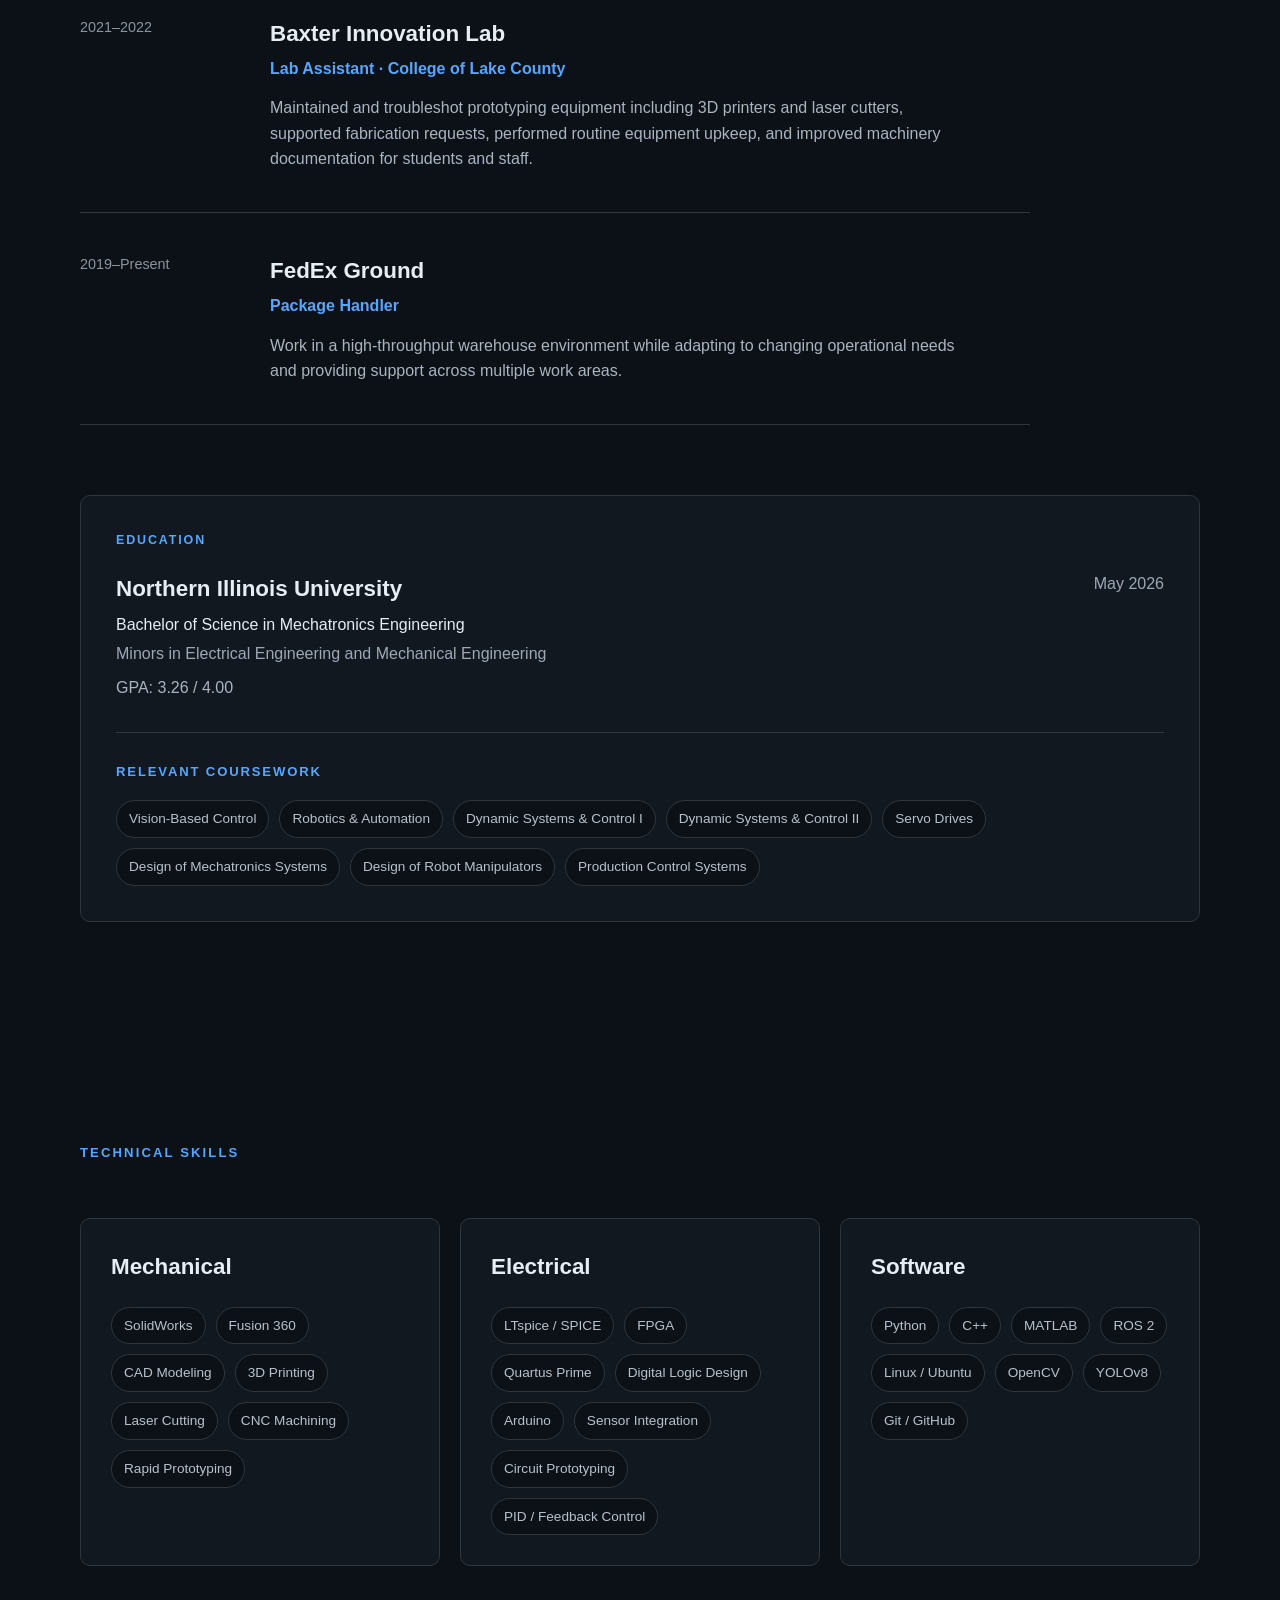
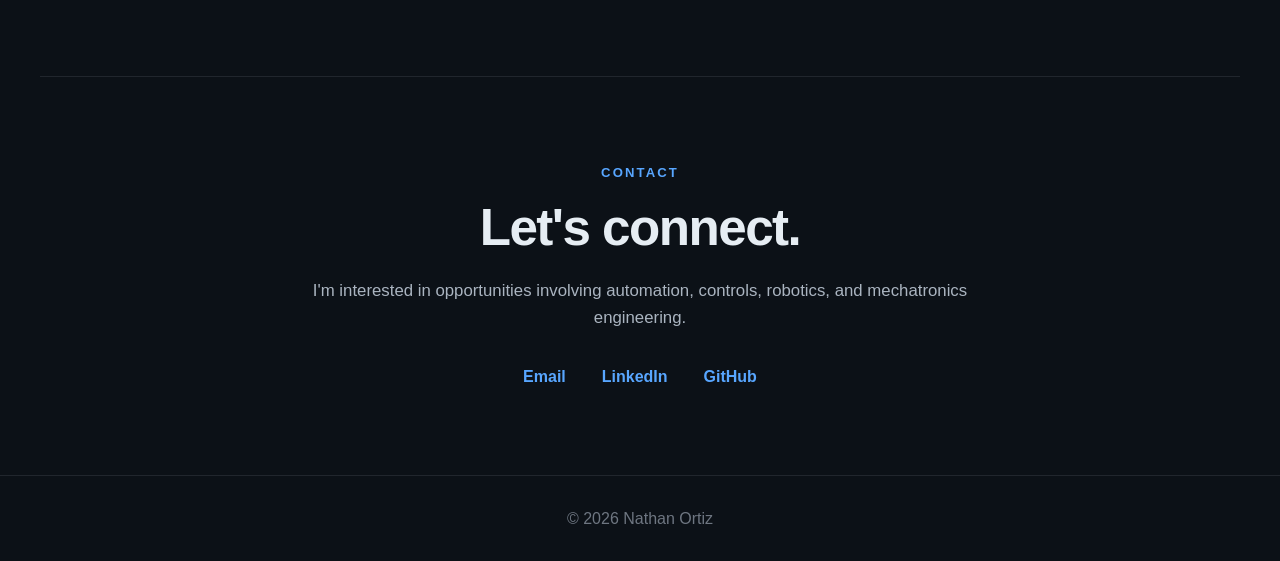
==== commit 5d386d22: "Add two-way traffic light controller case study" ====
--- a/index.html
+++ b/index.html
@@ -318,6 +318,50 @@
 
             </article>
 
+            <article class="project-card">
+
+                <div class="project-image">
+                    <img src="assets/projects/fpga/traffic-light-schematic.png"
+                        alt="Quartus schematic of a two-way traffic light controller">
+                </div>
+
+                <div class="project-content">
+
+                    <p class="project-number">05</p>
+
+                    <h3>Two-Way Traffic Light Controller</h3>
+
+                    <div class="tags">
+                        <span>FPGA</span>
+                        <span>Quartus Prime</span>
+                        <span>Sequential Logic</span>
+                        <span>JK Flip-Flops</span>
+                    </div>
+
+                    <p>
+                        A sequential two-way traffic light controller implemented with
+                        JK flip-flops and combinational logic. The reconstructed design
+                        was compiled in Quartus Prime Lite 25.1 and functionally simulated
+                        through red, yellow, and green transitions for both directions.
+                    </p>
+
+                    <div class="project-links">
+
+                        <a href="projects/fpga-traffic-light-controller.html">
+                            View Case Study →
+                        </a>
+
+                        <a href="https://github.com/nortiz01/fpga-digital-logic/tree/main/Traffic-Light-Controller"
+                            target="_blank" rel="noopener noreferrer">
+                            GitHub Repository →
+                        </a>
+
+                    </div>
+
+                </div>
+
+            </article>
+
         </section>
 
 
